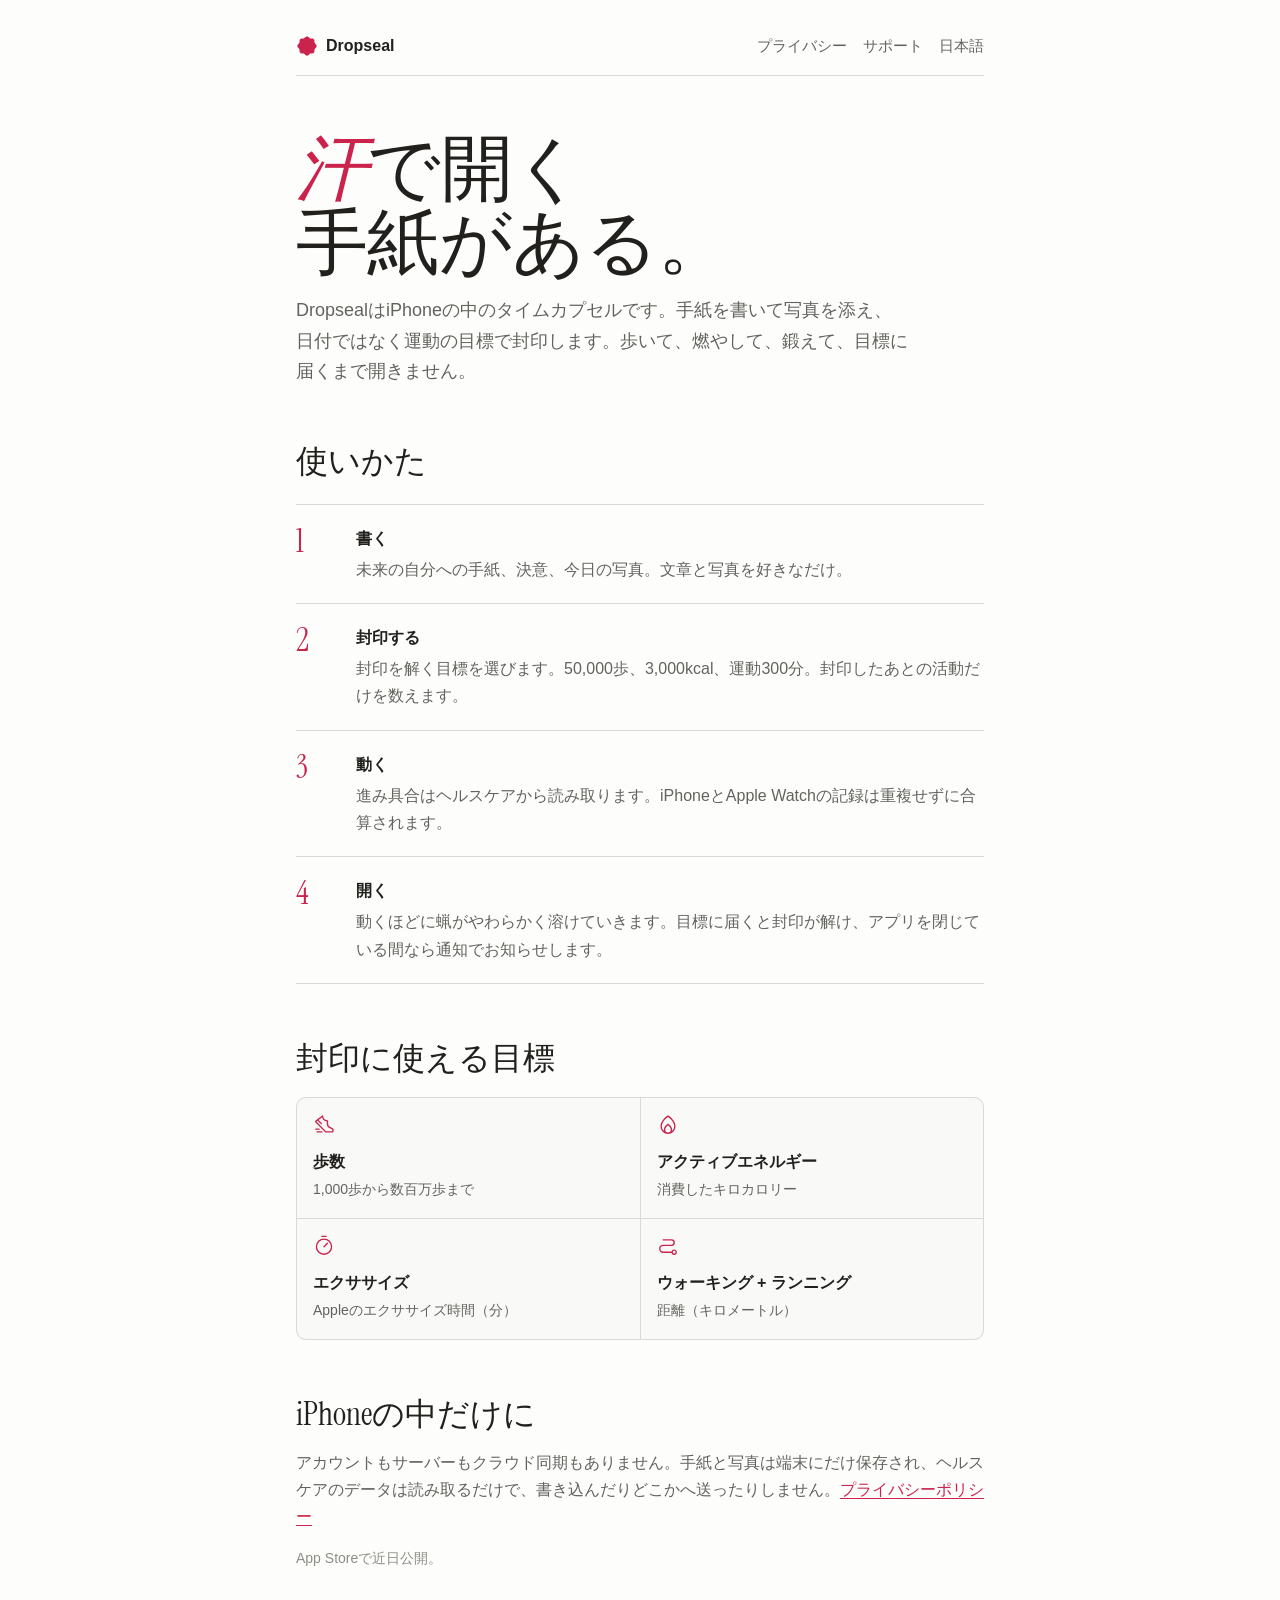
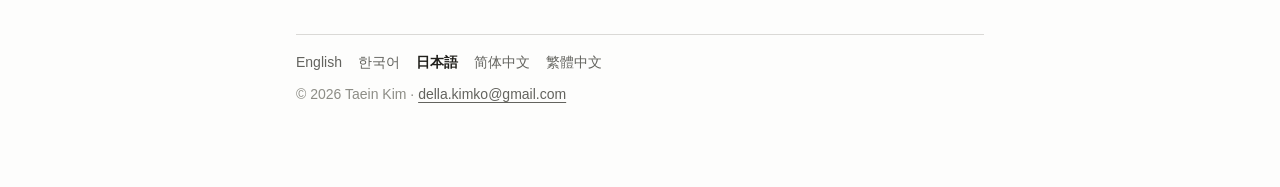
==== docs/ja/index.html @ 0237e991 "Serve the site in five languages English stays at the root; Korean, Japanese, Simplified and Traditi" ====
<!doctype html>
<html lang="ja">
<head>
<meta charset="utf-8"><meta name="viewport" content="width=device-width, initial-scale=1">
<title>Dropseal：汗で開くタイムカプセル</title>
<meta name="description" content="汗で開くタイムカプセル。ヘルスケアの歩数・カロリー・運動時間の目標で手紙を封印しましょう。">
<meta name="color-scheme" content="light dark">
<link rel="alternate" hreflang="en" href="https://bbdyno.github.io/Dropseal-Site/">
<link rel="alternate" hreflang="ko" href="https://bbdyno.github.io/Dropseal-Site/ko/">
<link rel="alternate" hreflang="ja" href="https://bbdyno.github.io/Dropseal-Site/ja/">
<link rel="alternate" hreflang="zh-Hans" href="https://bbdyno.github.io/Dropseal-Site/zh-Hans/">
<link rel="alternate" hreflang="zh-Hant" href="https://bbdyno.github.io/Dropseal-Site/zh-Hant/">
<link rel="alternate" hreflang="x-default" href="https://bbdyno.github.io/Dropseal-Site/">
<link rel="icon" href="../seal.svg" type="image/svg+xml">
<link rel="stylesheet" href="../style.css">
</head>
<body><main>
<header class="top">
<a class="brand" href="./"><svg aria-hidden="true" xmlns="http://www.w3.org/2000/svg" viewBox="0 0 256 256" fill="currentColor"><path d="M240,128c0,10.44-7.51,18.27-14.14,25.18-3.77,3.94-7.67,8-9.14,11.57-1.36,3.27-1.44,8.69-1.52,13.94-.15,9.76-.31,20.82-8,28.51s-18.75,7.85-28.51,8c-5.25.08-10.67.16-13.94,1.52-3.57,1.47-7.63,5.37-11.57,9.14C146.27,232.49,138.44,240,128,240s-18.27-7.51-25.18-14.14c-3.94-3.77-8-7.67-11.57-9.14-3.27-1.36-8.69-1.44-13.94-1.52-9.76-.15-20.82-.31-28.51-8s-7.85-18.75-8-28.51c-.08-5.25-.16-10.67-1.52-13.94-1.47-3.57-5.37-7.63-9.14-11.57C23.51,146.27,16,138.44,16,128s7.51-18.27,14.14-25.18c3.77-3.94,7.67-8,9.14-11.57,1.36-3.27,1.44-8.69,1.52-13.94.15-9.76.31-20.82,8-28.51s18.75-7.85,28.51-8c5.25-.08,10.67-.16,13.94-1.52,3.57-1.47,7.63-5.37,11.57-9.14C109.73,23.51,117.56,16,128,16s18.27,7.51,25.18,14.14c3.94,3.77,8,7.67,11.57,9.14,3.27,1.36,8.69,1.44,13.94,1.52,9.76.15,20.82.31,28.51,8s7.85,18.75,8,28.51c.08,5.25.16,10.67,1.52,13.94,1.47,3.57,5.37,7.63,9.14,11.57C232.49,109.73,240,117.56,240,128Z"/></svg>Dropseal</a>
<nav><a href="privacy.html">プライバシー</a><a href="support.html">サポート</a><a href="#languages">日本語</a></nav>
</header>
<h1><em>汗</em>で開く<br>手紙がある。</h1>
<p class="lede">DropsealはiPhoneの中のタイムカプセルです。手紙を書いて写真を添え、日付ではなく運動の目標で封印します。歩いて、燃やして、鍛えて、目標に届くまで開きません。</p>

<h2>使いかた</h2>
<ol class="steps">
<li><span class="n">1</span><div><h3>書く</h3><p>未来の自分への手紙、決意、今日の写真。文章と写真を好きなだけ。</p></div></li>
<li><span class="n">2</span><div><h3>封印する</h3><p>封印を解く目標を選びます。50,000歩、3,000kcal、運動300分。封印したあとの活動だけを数えます。</p></div></li>
<li><span class="n">3</span><div><h3>動く</h3><p>進み具合はヘルスケアから読み取ります。iPhoneとApple Watchの記録は重複せずに合算されます。</p></div></li>
<li><span class="n">4</span><div><h3>開く</h3><p>動くほどに蝋がやわらかく溶けていきます。目標に届くと封印が解け、アプリを閉じている間なら通知でお知らせします。</p></div></li>
</ol>

<h2>封印に使える目標</h2>
<div class="metrics">
<div><svg aria-hidden="true" xmlns="http://www.w3.org/2000/svg" viewBox="0 0 256 256" fill="currentColor"><path d="M231.16,166.63l-28.63-14.31A47.74,47.74,0,0,1,176,109.39V80a8,8,0,0,0-8-8,48.05,48.05,0,0,1-48-48,8,8,0,0,0-12.83-6.37L30.13,76l-.2.16a16,16,0,0,0-1.24,23.75L142.4,213.66a8,8,0,0,0,5.66,2.34H224a16,16,0,0,0,16-16V180.94A15.92,15.92,0,0,0,231.16,166.63ZM224,200H151.37L40,88.63l12.87-9.76,38.79,38.79A8,8,0,0,0,103,106.34L65.74,69.11l40-30.31A64.15,64.15,0,0,0,160,87.5v21.89a63.65,63.65,0,0,0,35.38,57.24L224,180.94ZM70.8,184H32a8,8,0,0,1,0-16H70.8a8,8,0,1,1,0,16Zm40,24a8,8,0,0,1-8,8H48a8,8,0,0,1,0-16h54.8A8,8,0,0,1,110.8,208Z"/></svg><strong>歩数</strong><span>1,000歩から数百万歩まで</span></div>
<div><svg aria-hidden="true" xmlns="http://www.w3.org/2000/svg" viewBox="0 0 256 256" fill="currentColor"><path d="M173.79,51.48a221.25,221.25,0,0,0-41.67-34.34,8,8,0,0,0-8.24,0A221.25,221.25,0,0,0,82.21,51.48C54.59,80.48,40,112.47,40,144a88,88,0,0,0,176,0C216,112.47,201.41,80.48,173.79,51.48ZM96,184c0-27.67,22.53-47.28,32-54.3,9.48,7,32,26.63,32,54.3a32,32,0,0,1-64,0Zm77.27,15.93A47.8,47.8,0,0,0,176,184c0-44-42.09-69.79-43.88-70.86a8,8,0,0,0-8.24,0C122.09,114.21,80,140,80,184a47.8,47.8,0,0,0,2.73,15.93A71.88,71.88,0,0,1,56,144c0-34.41,20.4-63.15,37.52-81.19A216.21,216.21,0,0,1,128,33.54a215.77,215.77,0,0,1,34.48,29.27C193.49,95.5,200,125,200,144A71.88,71.88,0,0,1,173.27,199.93Z"/></svg><strong>アクティブエネルギー</strong><span>消費したキロカロリー</span></div>
<div><svg aria-hidden="true" xmlns="http://www.w3.org/2000/svg" viewBox="0 0 256 256" fill="currentColor"><path d="M128,40a96,96,0,1,0,96,96A96.11,96.11,0,0,0,128,40Zm0,176a80,80,0,1,1,80-80A80.09,80.09,0,0,1,128,216ZM173.66,90.34a8,8,0,0,1,0,11.32l-40,40a8,8,0,0,1-11.32-11.32l40-40A8,8,0,0,1,173.66,90.34ZM96,16a8,8,0,0,1,8-8h48a8,8,0,0,1,0,16H104A8,8,0,0,1,96,16Z"/></svg><strong>エクササイズ</strong><span>Appleのエクササイズ時間（分）</span></div>
<div><svg aria-hidden="true" xmlns="http://www.w3.org/2000/svg" viewBox="0 0 256 256" fill="currentColor"><path d="M200,168a32.06,32.06,0,0,0-31,24H72a32,32,0,0,1,0-64h96a40,40,0,0,0,0-80H72a8,8,0,0,0,0,16h96a24,24,0,0,1,0,48H72a48,48,0,0,0,0,96h97a32,32,0,1,0,31-40Zm0,48a16,16,0,1,1,16-16A16,16,0,0,1,200,216Z"/></svg><strong>ウォーキング + ランニング</strong><span>距離（キロメートル）</span></div>
</div>

<h2>iPhoneの中だけに</h2>
<p class="muted">アカウントもサーバーもクラウド同期もありません。手紙と写真は端末にだけ保存され、ヘルスケアのデータは読み取るだけで、書き込んだりどこかへ送ったりしません。<a href="privacy.html">プライバシーポリシー</a></p>
<p class="note">App Storeで近日公開。</p>
<footer>
<nav id="languages" class="langs" aria-label="言語"><a href="../" hreflang="en" lang="en">English</a><a href="../ko/" hreflang="ko" lang="ko">한국어</a><a href="../ja/" hreflang="ja" lang="ja" aria-current="page">日本語</a><a href="../zh-Hans/" hreflang="zh-Hans" lang="zh-Hans">简体中文</a><a href="../zh-Hant/" hreflang="zh-Hant" lang="zh-Hant">繁體中文</a></nav>
<p>© 2026 Taein Kim · <a href="mailto:della.kimko@gmail.com">della.kimko@gmail.com</a></p>
</footer>
</main></body>
</html>
---- docs/style.css ----
/* Colors: Radix Colors 3.0.0 sand + ruby (MIT). Steps 1–2 backgrounds, 6–7 borders, 11–12 text. */
:root {
  --canvas:#fdfdfc; --surface:#f9f9f8; --hairline:#dad9d6; --text:#21201c; --muted:#63635e; --faint:#8d8d86;
  --wax:#ca244d; --wax-deep:#64172b; --wax-subtle:#feeaed;
}
@media (prefers-color-scheme: dark) {
  :root { --canvas:#111110; --surface:#191918; --hairline:#3b3a37; --text:#eeeeec; --muted:#b5b3ad; --faint:#6f6d66;
    --wax:#ff949d; --wax-deep:#fed2e1; --wax-subtle:#3a141e; }
}
@font-face { font-family:"Pretendard"; font-weight:400; font-display:swap; src:url(fonts/Pretendard-Regular.subset.woff2) format("woff2"); }
@font-face { font-family:"Pretendard"; font-weight:600; font-display:swap; src:url(fonts/Pretendard-SemiBold.subset.woff2) format("woff2"); }
@font-face { font-family:"Instrument Serif"; font-style:normal; font-display:swap; src:url(fonts/InstrumentSerif-Regular.ttf) format("truetype"); }
@font-face { font-family:"Instrument Serif"; font-style:italic; font-display:swap; src:url(fonts/InstrumentSerif-Italic.ttf) format("truetype"); }

* { box-sizing:border-box; }
html { -webkit-text-size-adjust:100%; }
body { margin:0; background:var(--canvas); color:var(--text);
  font:400 16px/1.7 "Pretendard", -apple-system, BlinkMacSystemFont, "Apple SD Gothic Neo", sans-serif; }
/* Pretendard has no kana or hanzi; use each script's system face so lines don't mix fonts mid-word. */
:lang(ja) body, body:lang(ja) { font-family:-apple-system, "Hiragino Sans", "Hiragino Kaku Gothic ProN", "Noto Sans JP", "Yu Gothic", sans-serif; }
:lang(zh-Hans) body, body:lang(zh-Hans) { font-family:-apple-system, "PingFang SC", "Noto Sans SC", "Microsoft YaHei", sans-serif; }
:lang(zh-Hant) body, body:lang(zh-Hant) { font-family:-apple-system, "PingFang TC", "Noto Sans TC", "Microsoft JhengHei", sans-serif; }
main { max-width:720px; margin:0 auto; padding:32px 16px 80px; }
a { color:var(--wax); text-underline-offset:3px; }

.top { display:flex; flex-wrap:wrap; align-items:center; justify-content:space-between; gap:8px 16px; padding-bottom:16px; border-bottom:1px solid var(--hairline); }
.brand { display:flex; align-items:center; gap:8px; color:var(--text); text-decoration:none; font-weight:600; }
.brand svg { width:22px; height:22px; color:var(--wax); }
.top nav { display:flex; gap:16px; font-size:15px; }
.top nav a { color:var(--muted); text-decoration:none; white-space:nowrap; }
.top nav a:hover { color:var(--text); }

.serif { font-family:"Instrument Serif", "Apple SD Gothic Neo", serif; font-weight:400; }
h1 { font-family:"Instrument Serif", serif; font-weight:400; font-size:clamp(44px, 9vw, 72px); line-height:1.02; letter-spacing:-0.01em; margin:56px 0 16px; }
h1 em { color:var(--wax); }
h2 { font-family:"Instrument Serif", serif; font-weight:400; font-size:32px; line-height:1.15; margin:56px 0 12px; }
h3 { font-size:16px; font-weight:600; margin:0 0 4px; }
.lede { font-size:18px; color:var(--muted); max-width:34em; margin:0; }
.muted { color:var(--muted); }
.note { font-size:14px; color:var(--faint); }

.steps { list-style:none; padding:0; margin:24px 0 0; border-top:1px solid var(--hairline); }
.steps li { display:grid; grid-template-columns:48px 1fr; gap:12px; padding:20px 0; border-bottom:1px solid var(--hairline); }
.steps .n { font-family:"Instrument Serif", serif; font-size:32px; line-height:1; color:var(--wax); }
.steps p { margin:0; color:var(--muted); }

.metrics { display:grid; grid-template-columns:repeat(2, 1fr); gap:1px; background:var(--hairline); border:1px solid var(--hairline); border-radius:10px; overflow:hidden; margin-top:20px; }
.metrics div { background:var(--surface); padding:16px; }
.metrics svg { width:22px; height:22px; color:var(--wax); display:block; margin-bottom:12px; }
.metrics strong { display:block; font-weight:600; }
.metrics span { font-size:14px; color:var(--muted); }

.prose h2 { font-family:inherit; font-weight:600; font-size:18px; margin:32px 0 6px; }
.prose ul { padding-left:20px; }
.prose li { margin:4px 0; }
.page-title { font-size:48px; }
footer { margin-top:64px; padding-top:16px; border-top:1px solid var(--hairline); font-size:14px; color:var(--faint); }
footer a { color:var(--muted); }
footer p { margin:8px 0 0; }
.langs { display:flex; flex-wrap:wrap; gap:4px 16px; }
.langs a { text-decoration:none; }
.langs a[aria-current="page"] { color:var(--text); font-weight:600; }
@media (max-width:480px) { .metrics { grid-template-columns:1fr; } h1 { margin-top:40px; } }
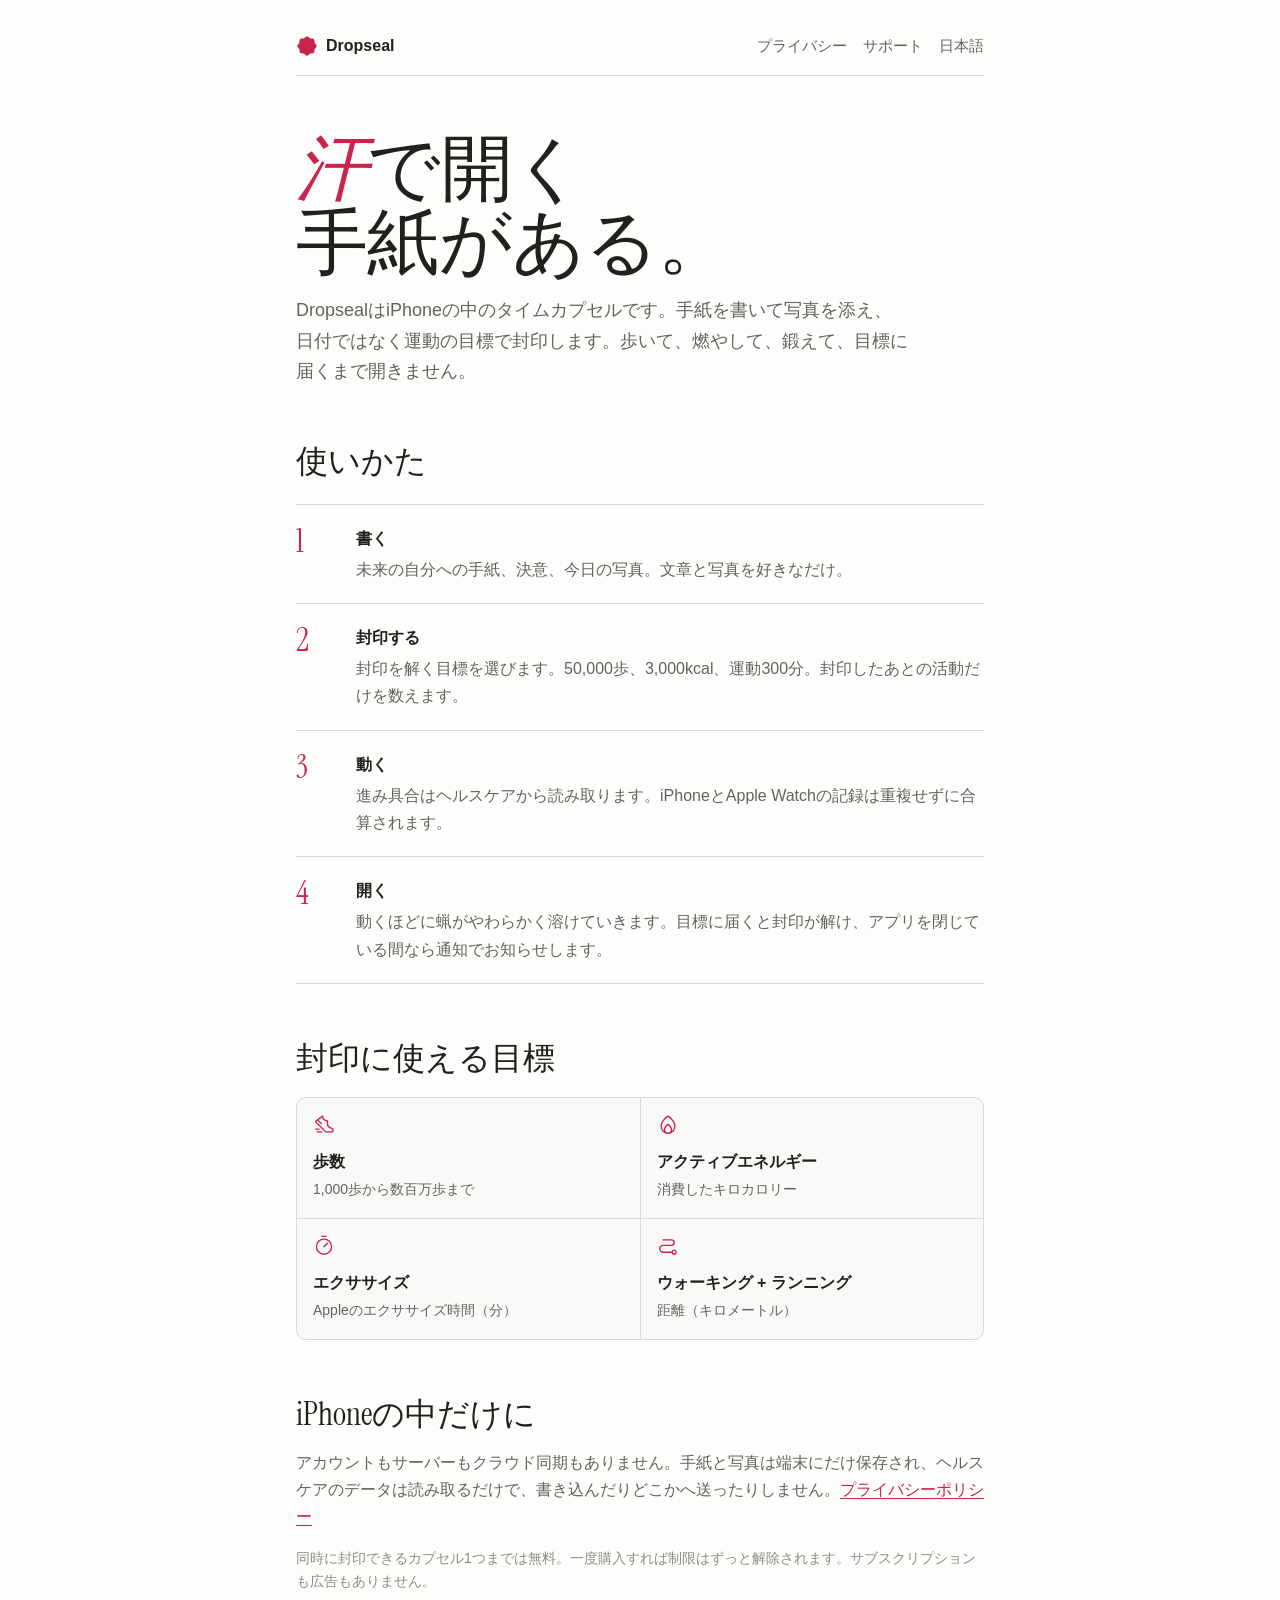
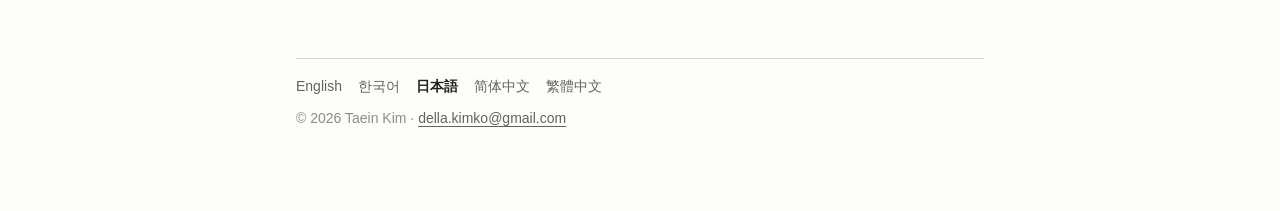
==== commit a0e2242e: "Mention the one-time unlock in the intro and privacy policy" ====
--- a/docs/ja/index.html
+++ b/docs/ja/index.html
@@ -40,7 +40,7 @@
 
 <h2>iPhoneの中だけに</h2>
 <p class="muted">アカウントもサーバーもクラウド同期もありません。手紙と写真は端末にだけ保存され、ヘルスケアのデータは読み取るだけで、書き込んだりどこかへ送ったりしません。<a href="privacy.html">プライバシーポリシー</a></p>
-<p class="note">App Storeで近日公開。</p>
+<p class="note">同時に封印できるカプセル1つまでは無料。一度購入すれば制限はずっと解除されます。サブスクリプションも広告もありません。</p>
 <footer>
 <nav id="languages" class="langs" aria-label="言語"><a href="../" hreflang="en" lang="en">English</a><a href="../ko/" hreflang="ko" lang="ko">한국어</a><a href="../ja/" hreflang="ja" lang="ja" aria-current="page">日本語</a><a href="../zh-Hans/" hreflang="zh-Hans" lang="zh-Hans">简体中文</a><a href="../zh-Hant/" hreflang="zh-Hant" lang="zh-Hant">繁體中文</a></nav>
 <p>© 2026 Taein Kim · <a href="mailto:della.kimko@gmail.com">della.kimko@gmail.com</a></p>
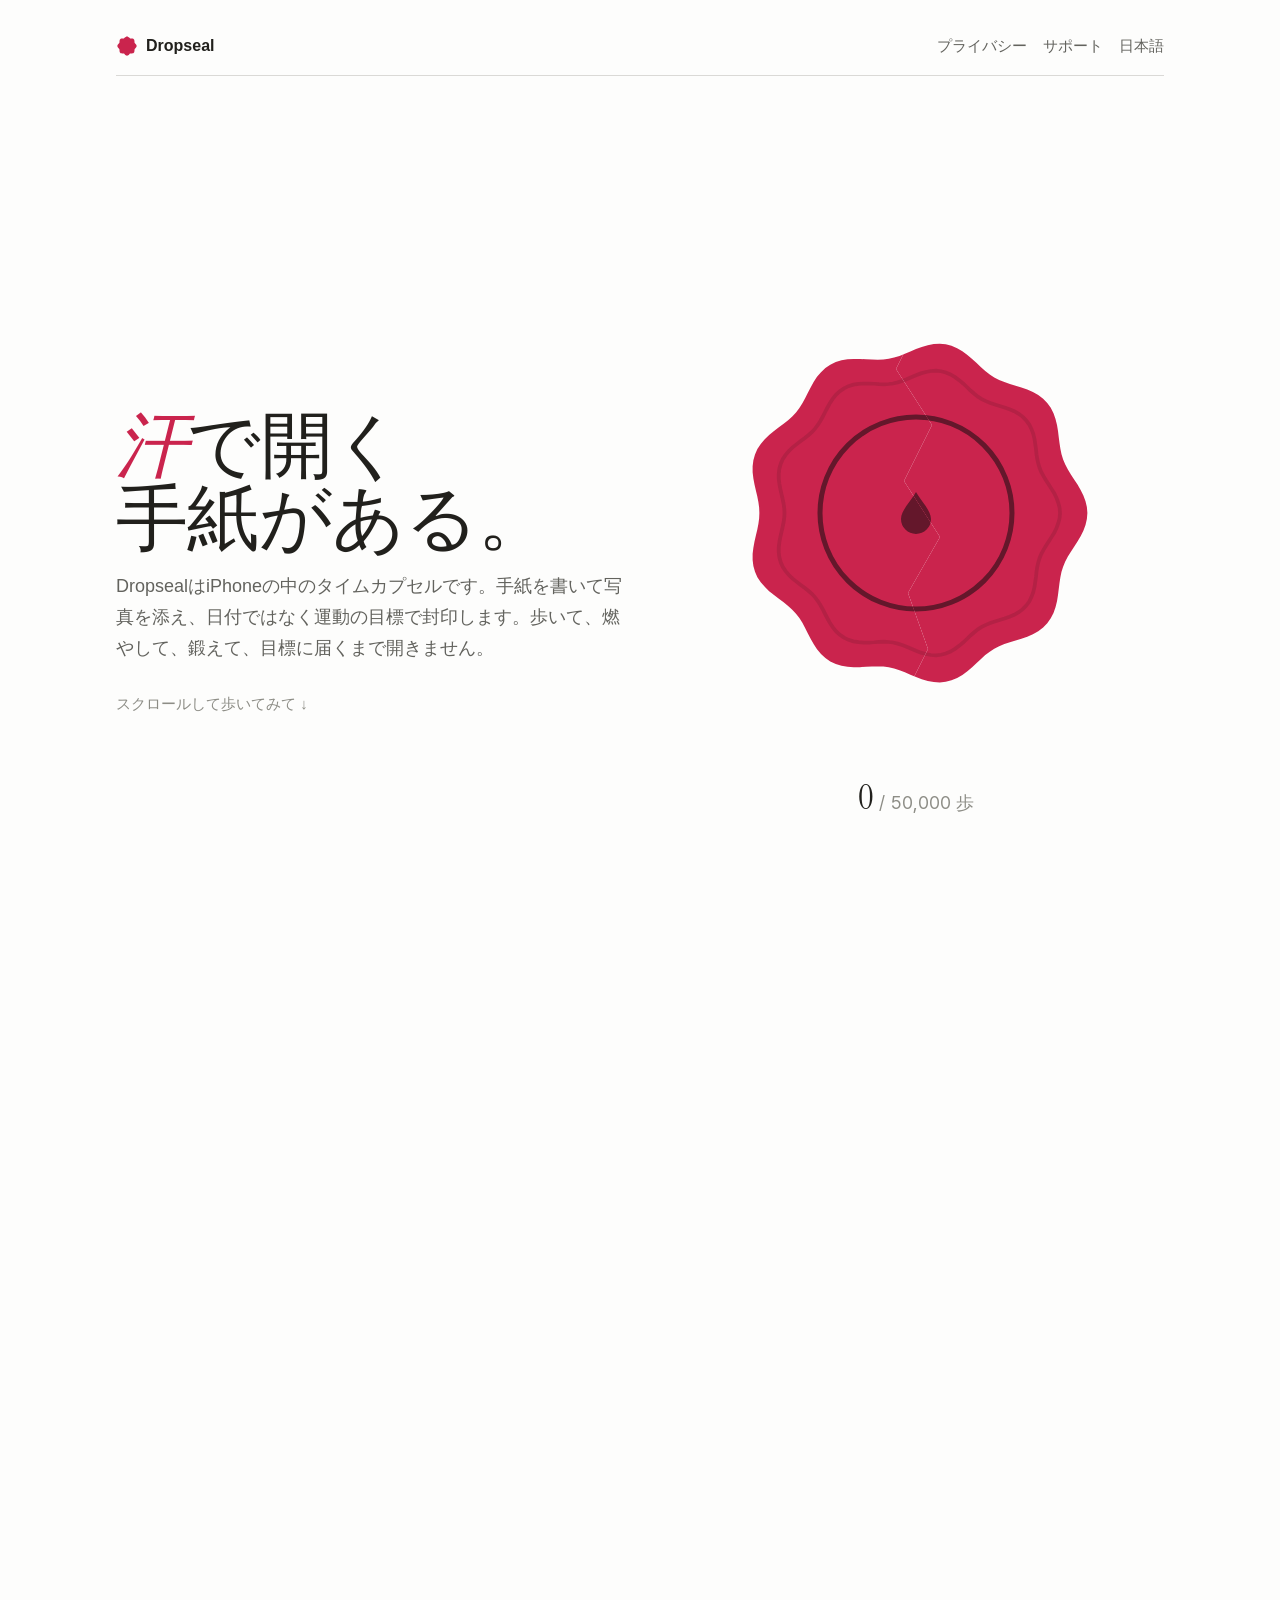
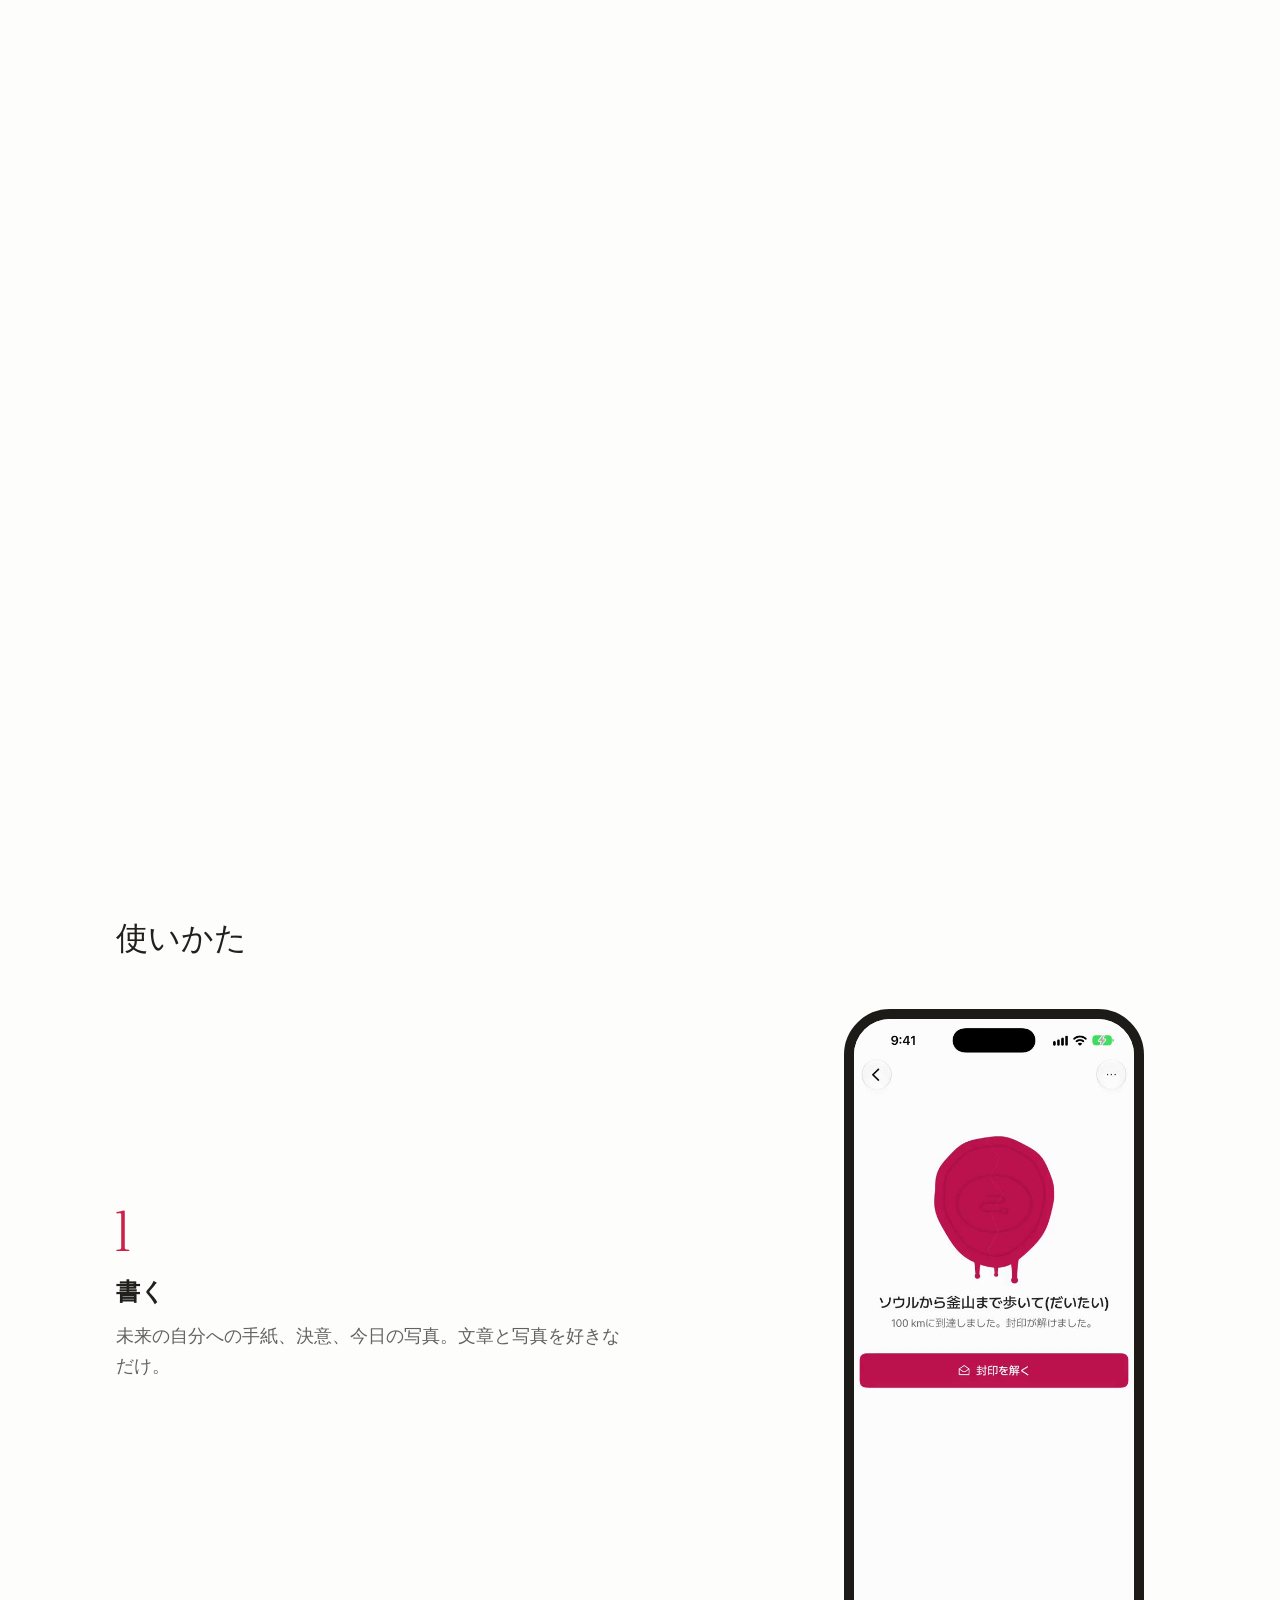
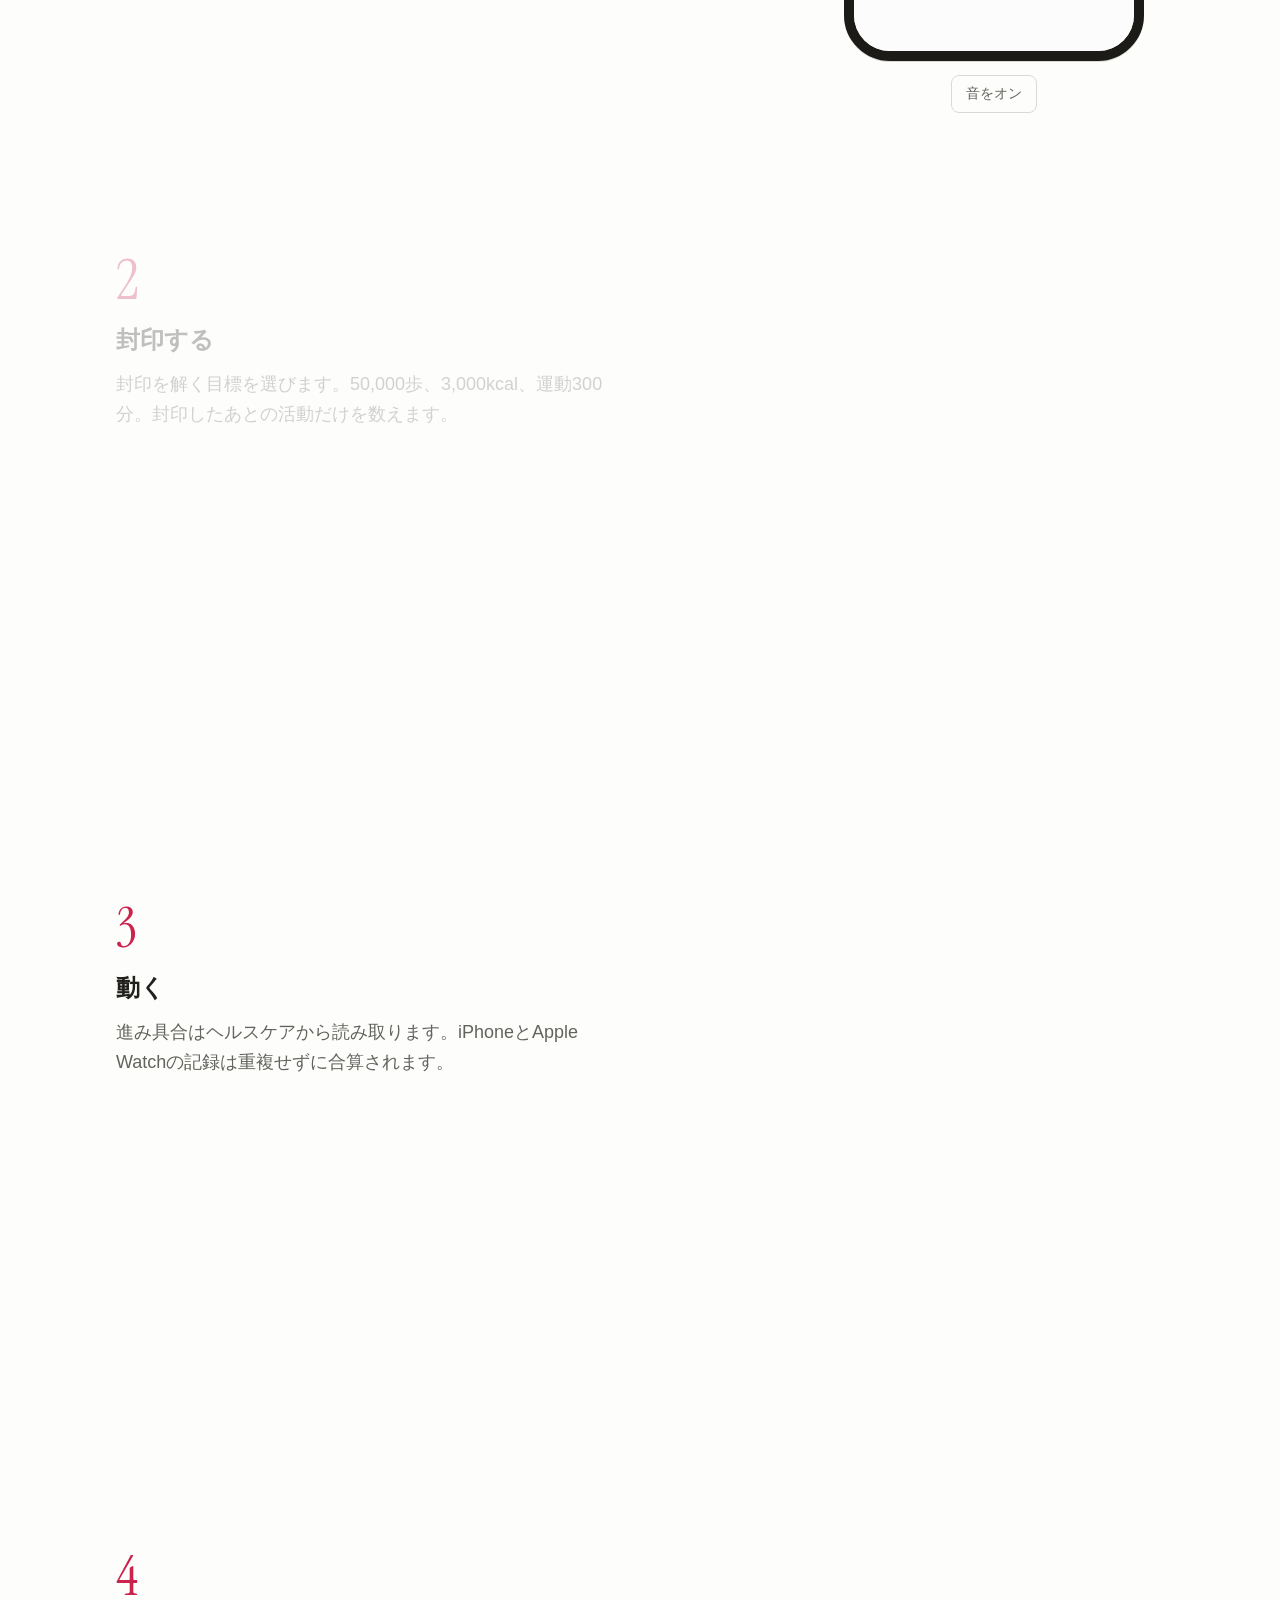
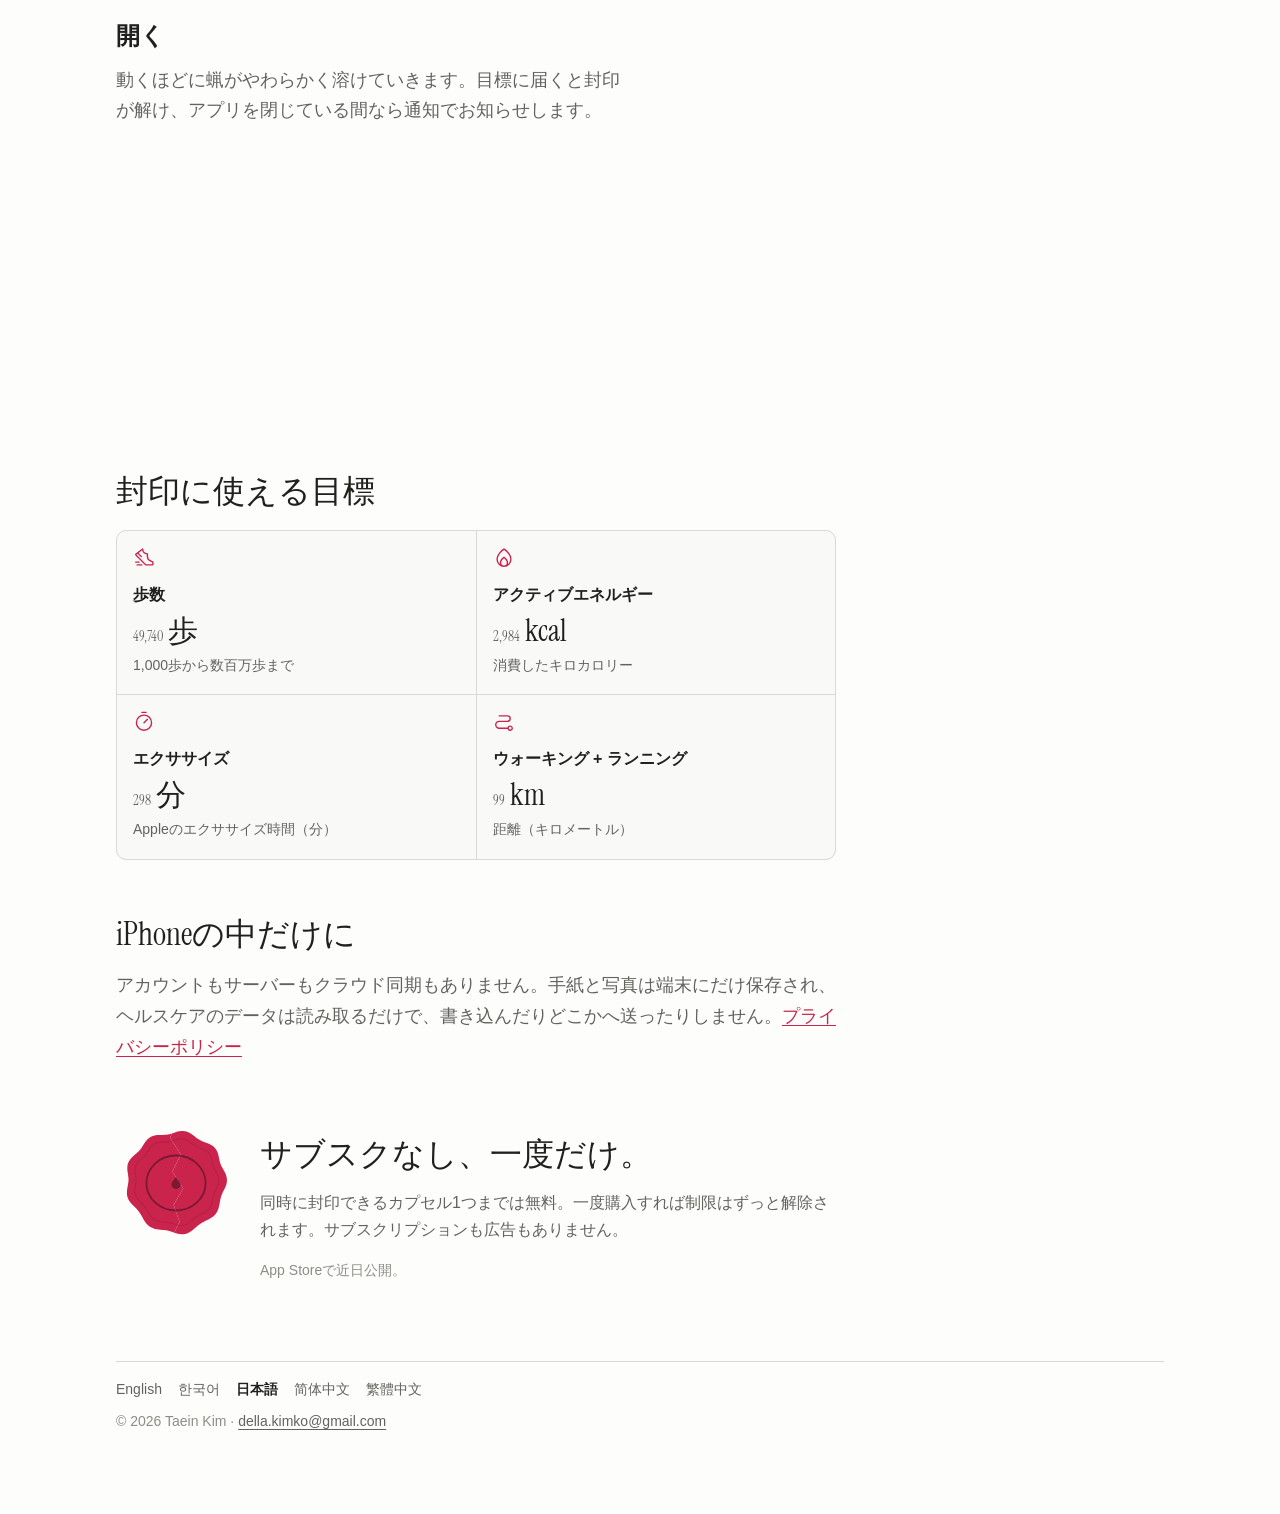
==== commit b7e46702: "Animated home page: melting seal on scroll and a story told on the phone The hero seal melts as you " ====
--- a/docs/ja/index.html
+++ b/docs/ja/index.html
@@ -13,34 +13,76 @@
 <link rel="alternate" hreflang="x-default" href="https://bbdyno.github.io/Dropseal-Site/">
 <link rel="icon" href="../seal.svg" type="image/svg+xml">
 <link rel="stylesheet" href="../style.css">
+<script src="../site.js" defer></script>
 </head>
-<body><main>
+<body class="page-index"><main>
 <header class="top">
 <a class="brand" href="./"><svg aria-hidden="true" xmlns="http://www.w3.org/2000/svg" viewBox="0 0 256 256" fill="currentColor"><path d="M240,128c0,10.44-7.51,18.27-14.14,25.18-3.77,3.94-7.67,8-9.14,11.57-1.36,3.27-1.44,8.69-1.52,13.94-.15,9.76-.31,20.82-8,28.51s-18.75,7.85-28.51,8c-5.25.08-10.67.16-13.94,1.52-3.57,1.47-7.63,5.37-11.57,9.14C146.27,232.49,138.44,240,128,240s-18.27-7.51-25.18-14.14c-3.94-3.77-8-7.67-11.57-9.14-3.27-1.36-8.69-1.44-13.94-1.52-9.76-.15-20.82-.31-28.51-8s-7.85-18.75-8-28.51c-.08-5.25-.16-10.67-1.52-13.94-1.47-3.57-5.37-7.63-9.14-11.57C23.51,146.27,16,138.44,16,128s7.51-18.27,14.14-25.18c3.77-3.94,7.67-8,9.14-11.57,1.36-3.27,1.44-8.69,1.52-13.94.15-9.76.31-20.82,8-28.51s18.75-7.85,28.51-8c5.25-.08,10.67-.16,13.94-1.52,3.57-1.47,7.63-5.37,11.57-9.14C109.73,23.51,117.56,16,128,16s18.27,7.51,25.18,14.14c3.94,3.77,8,7.67,11.57,9.14,3.27,1.36,8.69,1.44,13.94,1.52,9.76.15,20.82.31,28.51,8s7.85,18.75,8,28.51c.08,5.25.16,10.67,1.52,13.94,1.47,3.57,5.37,7.63,9.14,11.57C232.49,109.73,240,117.56,240,128Z"/></svg>Dropseal</a>
 <nav><a href="privacy.html">プライバシー</a><a href="support.html">サポート</a><a href="#languages">日本語</a></nav>
 </header>
+</main>
+<section class="hero">
+<div class="hero-stage">
+<div class="hero-copy">
 <h1><em>汗</em>で開く<br>手紙がある。</h1>
 <p class="lede">DropsealはiPhoneの中のタイムカプセルです。手紙を書いて写真を添え、日付ではなく運動の目標で封印します。歩いて、燃やして、鍛えて、目標に届くまで開きません。</p>
+<p class="hint">スクロールして歩いてみて <span aria-hidden="true">↓</span></p>
+</div>
+<figure class="hero-figure">
+<svg class="hero-seal" role="img" aria-label="Dropseal"></svg>
+<p class="hero-meter"><span class="hero-count" data-goal="50000">0</span><span class="of"> / 50,000 歩</span></p>
+<blockquote class="hero-letter">これを読んでいるなら、やり遂げたんだね。</blockquote>
+</figure>
+</div>
+</section>
 
-<h2>使いかた</h2>
-<ol class="steps">
-<li><span class="n">1</span><div><h3>書く</h3><p>未来の自分への手紙、決意、今日の写真。文章と写真を好きなだけ。</p></div></li>
-<li><span class="n">2</span><div><h3>封印する</h3><p>封印を解く目標を選びます。50,000歩、3,000kcal、運動300分。封印したあとの活動だけを数えます。</p></div></li>
-<li><span class="n">3</span><div><h3>動く</h3><p>進み具合はヘルスケアから読み取ります。iPhoneとApple Watchの記録は重複せずに合算されます。</p></div></li>
-<li><span class="n">4</span><div><h3>開く</h3><p>動くほどに蝋がやわらかく溶けていきます。目標に届くと封印が解け、アプリを閉じている間なら通知でお知らせします。</p></div></li>
-</ol>
+<section class="story">
+<div class="wrap">
+<h2 class="reveal">使いかた</h2>
+<div class="story-grid">
+<div class="story-steps">
+<article class="story-step"><span class="n">1</span><h3>書く</h3><p>未来の自分への手紙、決意、今日の写真。文章と写真を好きなだけ。</p></article>
+<article class="story-step"><span class="n">2</span><h3>封印する</h3><p>封印を解く目標を選びます。50,000歩、3,000kcal、運動300分。封印したあとの活動だけを数えます。</p></article>
+<article class="story-step"><span class="n">3</span><h3>動く</h3><p>進み具合はヘルスケアから読み取ります。iPhoneとApple Watchの記録は重複せずに合算されます。</p></article>
+<article class="story-step"><span class="n">4</span><h3>開く</h3><p>動くほどに蝋がやわらかく溶けていきます。目標に届くと封印が解け、アプリを閉じている間なら通知でお知らせします。</p></article>
+</div>
+<div class="phone-col">
+<div class="phone">
+<img class="screen" src="../media/ja/5-compose.jpg" alt="カプセルを書く画面" loading="lazy">
+<video class="screen" src="../media/ja/sealing.mp4" poster="../media/ja/sealing.jpg" muted playsinline preload="metadata" aria-label="封印のアニメーション"></video>
+<img class="screen" src="../media/ja/2-sealed.jpg" alt="29%溶けた封印中のカプセル" loading="lazy">
+<video class="screen" src="../media/ja/unsealing.mp4" poster="../media/ja/unsealing.jpg" muted playsinline preload="metadata" aria-label="封印を解く"></video>
+</div>
+<button class="sound-toggle" type="button" aria-pressed="false" data-on="音をオン" data-off="音をオフ">音をオン</button>
+</div>
+</div>
+</div>
+</section>
 
+<main>
+<section class="reveal">
 <h2>封印に使える目標</h2>
 <div class="metrics">
-<div><svg aria-hidden="true" xmlns="http://www.w3.org/2000/svg" viewBox="0 0 256 256" fill="currentColor"><path d="M231.16,166.63l-28.63-14.31A47.74,47.74,0,0,1,176,109.39V80a8,8,0,0,0-8-8,48.05,48.05,0,0,1-48-48,8,8,0,0,0-12.83-6.37L30.13,76l-.2.16a16,16,0,0,0-1.24,23.75L142.4,213.66a8,8,0,0,0,5.66,2.34H224a16,16,0,0,0,16-16V180.94A15.92,15.92,0,0,0,231.16,166.63ZM224,200H151.37L40,88.63l12.87-9.76,38.79,38.79A8,8,0,0,0,103,106.34L65.74,69.11l40-30.31A64.15,64.15,0,0,0,160,87.5v21.89a63.65,63.65,0,0,0,35.38,57.24L224,180.94ZM70.8,184H32a8,8,0,0,1,0-16H70.8a8,8,0,1,1,0,16Zm40,24a8,8,0,0,1-8,8H48a8,8,0,0,1,0-16h54.8A8,8,0,0,1,110.8,208Z"/></svg><strong>歩数</strong><span>1,000歩から数百万歩まで</span></div>
-<div><svg aria-hidden="true" xmlns="http://www.w3.org/2000/svg" viewBox="0 0 256 256" fill="currentColor"><path d="M173.79,51.48a221.25,221.25,0,0,0-41.67-34.34,8,8,0,0,0-8.24,0A221.25,221.25,0,0,0,82.21,51.48C54.59,80.48,40,112.47,40,144a88,88,0,0,0,176,0C216,112.47,201.41,80.48,173.79,51.48ZM96,184c0-27.67,22.53-47.28,32-54.3,9.48,7,32,26.63,32,54.3a32,32,0,0,1-64,0Zm77.27,15.93A47.8,47.8,0,0,0,176,184c0-44-42.09-69.79-43.88-70.86a8,8,0,0,0-8.24,0C122.09,114.21,80,140,80,184a47.8,47.8,0,0,0,2.73,15.93A71.88,71.88,0,0,1,56,144c0-34.41,20.4-63.15,37.52-81.19A216.21,216.21,0,0,1,128,33.54a215.77,215.77,0,0,1,34.48,29.27C193.49,95.5,200,125,200,144A71.88,71.88,0,0,1,173.27,199.93Z"/></svg><strong>アクティブエネルギー</strong><span>消費したキロカロリー</span></div>
-<div><svg aria-hidden="true" xmlns="http://www.w3.org/2000/svg" viewBox="0 0 256 256" fill="currentColor"><path d="M128,40a96,96,0,1,0,96,96A96.11,96.11,0,0,0,128,40Zm0,176a80,80,0,1,1,80-80A80.09,80.09,0,0,1,128,216ZM173.66,90.34a8,8,0,0,1,0,11.32l-40,40a8,8,0,0,1-11.32-11.32l40-40A8,8,0,0,1,173.66,90.34ZM96,16a8,8,0,0,1,8-8h48a8,8,0,0,1,0,16H104A8,8,0,0,1,96,16Z"/></svg><strong>エクササイズ</strong><span>Appleのエクササイズ時間（分）</span></div>
-<div><svg aria-hidden="true" xmlns="http://www.w3.org/2000/svg" viewBox="0 0 256 256" fill="currentColor"><path d="M200,168a32.06,32.06,0,0,0-31,24H72a32,32,0,0,1,0-64h96a40,40,0,0,0,0-80H72a8,8,0,0,0,0,16h96a24,24,0,0,1,0,48H72a48,48,0,0,0,0,96h97a32,32,0,1,0,31-40Zm0,48a16,16,0,1,1,16-16A16,16,0,0,1,200,216Z"/></svg><strong>ウォーキング + ランニング</strong><span>距離（キロメートル）</span></div>
+<div><svg aria-hidden="true" xmlns="http://www.w3.org/2000/svg" viewBox="0 0 256 256" fill="currentColor"><path d="M231.16,166.63l-28.63-14.31A47.74,47.74,0,0,1,176,109.39V80a8,8,0,0,0-8-8,48.05,48.05,0,0,1-48-48,8,8,0,0,0-12.83-6.37L30.13,76l-.2.16a16,16,0,0,0-1.24,23.75L142.4,213.66a8,8,0,0,0,5.66,2.34H224a16,16,0,0,0,16-16V180.94A15.92,15.92,0,0,0,231.16,166.63ZM224,200H151.37L40,88.63l12.87-9.76,38.79,38.79A8,8,0,0,0,103,106.34L65.74,69.11l40-30.31A64.15,64.15,0,0,0,160,87.5v21.89a63.65,63.65,0,0,0,35.38,57.24L224,180.94ZM70.8,184H32a8,8,0,0,1,0-16H70.8a8,8,0,1,1,0,16Zm40,24a8,8,0,0,1-8,8H48a8,8,0,0,1,0-16h54.8A8,8,0,0,1,110.8,208Z"/></svg><strong>歩数</strong><p class="figure"><span data-count="50000">50,000</span> 歩</p><span>1,000歩から数百万歩まで</span></div>
+<div><svg aria-hidden="true" xmlns="http://www.w3.org/2000/svg" viewBox="0 0 256 256" fill="currentColor"><path d="M173.79,51.48a221.25,221.25,0,0,0-41.67-34.34,8,8,0,0,0-8.24,0A221.25,221.25,0,0,0,82.21,51.48C54.59,80.48,40,112.47,40,144a88,88,0,0,0,176,0C216,112.47,201.41,80.48,173.79,51.48ZM96,184c0-27.67,22.53-47.28,32-54.3,9.48,7,32,26.63,32,54.3a32,32,0,0,1-64,0Zm77.27,15.93A47.8,47.8,0,0,0,176,184c0-44-42.09-69.79-43.88-70.86a8,8,0,0,0-8.24,0C122.09,114.21,80,140,80,184a47.8,47.8,0,0,0,2.73,15.93A71.88,71.88,0,0,1,56,144c0-34.41,20.4-63.15,37.52-81.19A216.21,216.21,0,0,1,128,33.54a215.77,215.77,0,0,1,34.48,29.27C193.49,95.5,200,125,200,144A71.88,71.88,0,0,1,173.27,199.93Z"/></svg><strong>アクティブエネルギー</strong><p class="figure"><span data-count="3000">3,000</span> kcal</p><span>消費したキロカロリー</span></div>
+<div><svg aria-hidden="true" xmlns="http://www.w3.org/2000/svg" viewBox="0 0 256 256" fill="currentColor"><path d="M128,40a96,96,0,1,0,96,96A96.11,96.11,0,0,0,128,40Zm0,176a80,80,0,1,1,80-80A80.09,80.09,0,0,1,128,216ZM173.66,90.34a8,8,0,0,1,0,11.32l-40,40a8,8,0,0,1-11.32-11.32l40-40A8,8,0,0,1,173.66,90.34ZM96,16a8,8,0,0,1,8-8h48a8,8,0,0,1,0,16H104A8,8,0,0,1,96,16Z"/></svg><strong>エクササイズ</strong><p class="figure"><span data-count="300">300</span> 分</p><span>Appleのエクササイズ時間（分）</span></div>
+<div><svg aria-hidden="true" xmlns="http://www.w3.org/2000/svg" viewBox="0 0 256 256" fill="currentColor"><path d="M200,168a32.06,32.06,0,0,0-31,24H72a32,32,0,0,1,0-64h96a40,40,0,0,0,0-80H72a8,8,0,0,0,0,16h96a24,24,0,0,1,0,48H72a48,48,0,0,0,0,96h97a32,32,0,1,0,31-40Zm0,48a16,16,0,1,1,16-16A16,16,0,0,1,200,216Z"/></svg><strong>ウォーキング + ランニング</strong><p class="figure"><span data-count="100">100</span> km</p><span>距離（キロメートル）</span></div>
 </div>
+</section>
 
+<section class="reveal">
 <h2>iPhoneの中だけに</h2>
-<p class="muted">アカウントもサーバーもクラウド同期もありません。手紙と写真は端末にだけ保存され、ヘルスケアのデータは読み取るだけで、書き込んだりどこかへ送ったりしません。<a href="privacy.html">プライバシーポリシー</a></p>
-<p class="note">同時に封印できるカプセル1つまでは無料。一度購入すれば制限はずっと解除されます。サブスクリプションも広告もありません。</p>
+<p class="muted big">アカウントもサーバーもクラウド同期もありません。手紙と写真は端末にだけ保存され、ヘルスケアのデータは読み取るだけで、書き込んだりどこかへ送ったりしません。<a href="privacy.html">プライバシーポリシー</a></p>
+</section>
+
+<section class="price reveal">
+<svg class="seal-static" data-progress="0.12" aria-hidden="true"></svg>
+<div>
+<h2>サブスクなし、一度だけ。</h2>
+<p class="muted">同時に封印できるカプセル1つまでは無料。一度購入すれば制限はずっと解除されます。サブスクリプションも広告もありません。</p>
+<p class="note">App Storeで近日公開。</p>
+</div>
+</section>
 <footer>
 <nav id="languages" class="langs" aria-label="言語"><a href="../" hreflang="en" lang="en">English</a><a href="../ko/" hreflang="ko" lang="ko">한국어</a><a href="../ja/" hreflang="ja" lang="ja" aria-current="page">日本語</a><a href="../zh-Hans/" hreflang="zh-Hans" lang="zh-Hans">简体中文</a><a href="../zh-Hant/" hreflang="zh-Hant" lang="zh-Hant">繁體中文</a></nav>
 <p>© 2026 Taein Kim · <a href="mailto:della.kimko@gmail.com">della.kimko@gmail.com</a></p>
--- a/docs/style.css
+++ b/docs/style.css
@@ -2,10 +2,11 @@
 :root {
   --canvas:#fdfdfc; --surface:#f9f9f8; --hairline:#dad9d6; --text:#21201c; --muted:#63635e; --faint:#8d8d86;
   --wax:#ca244d; --wax-deep:#64172b; --wax-subtle:#feeaed;
+  --seal:#ca244d; --seal-shade:#64172b;
 }
 @media (prefers-color-scheme: dark) {
   :root { --canvas:#111110; --surface:#191918; --hairline:#3b3a37; --text:#eeeeec; --muted:#b5b3ad; --faint:#6f6d66;
-    --wax:#ff949d; --wax-deep:#fed2e1; --wax-subtle:#3a141e; }
+    --wax:#ff949d; --wax-deep:#fed2e1; --wax-subtle:#3a141e; --seal:#e54666; --seal-shade:#4e1325; }
 }
 @font-face { font-family:"Pretendard"; font-weight:400; font-display:swap; src:url(fonts/Pretendard-Regular.subset.woff2) format("woff2"); }
 @font-face { font-family:"Pretendard"; font-weight:600; font-display:swap; src:url(fonts/Pretendard-SemiBold.subset.woff2) format("woff2"); }
@@ -31,7 +32,7 @@
 .top nav a:hover { color:var(--text); }
 
 .serif { font-family:"Instrument Serif", "Apple SD Gothic Neo", serif; font-weight:400; }
-h1 { font-family:"Instrument Serif", serif; font-weight:400; font-size:clamp(44px, 9vw, 72px); line-height:1.02; letter-spacing:-0.01em; margin:56px 0 16px; }
+h1 { word-break:keep-all; font-family:"Instrument Serif", serif; font-weight:400; font-size:clamp(44px, 9vw, 72px); line-height:1.02; letter-spacing:-0.01em; margin:56px 0 16px; }
 h1 em { color:var(--wax); }
 h2 { font-family:"Instrument Serif", serif; font-weight:400; font-size:32px; line-height:1.15; margin:56px 0 12px; }
 h3 { font-size:16px; font-weight:600; margin:0 0 4px; }
@@ -61,3 +62,86 @@
 .langs a { text-decoration:none; }
 .langs a[aria-current="page"] { color:var(--text); font-weight:600; }
 @media (max-width:480px) { .metrics { grid-template-columns:1fr; } h1 { margin-top:40px; } }
+
+/* ---------- Home page: scroll-driven seal, story phone, reveals ---------- */
+.page-index main { max-width:1080px; }
+.page-index main > section { max-width:720px; }
+.big { font-size:18px; }
+
+.hero { height:260vh; position:relative; }
+.hero-stage { position:sticky; top:0; height:100svh; max-width:1080px; margin:0 auto; padding:0 16px;
+  display:grid; grid-template-columns:1.05fr 1fr; align-items:center; gap:32px; }
+.hero h1 { margin-top:0; }
+.hint { margin-top:28px; font-size:15px; color:var(--faint); opacity:calc(1 - var(--p, 0) * 5); }
+.hero-figure { margin:0; display:flex; flex-direction:column; align-items:center; position:relative; }
+.hero-seal { width:min(40vw, 50vh, 400px); height:auto; overflow:visible; }
+.hero-seal .wax { fill:var(--seal); }
+.hero-seal .wax path { fill:var(--seal); }
+.hero-seal .lip { fill:none; stroke:var(--seal-shade); stroke-opacity:.22; stroke-width:3; }
+.hero-seal .mark-ring { fill:none; stroke:var(--seal-shade); stroke-width:4; }
+.hero-seal .mark { fill:var(--seal-shade); }
+.seal-half { transition:transform .9s cubic-bezier(.5,0,.75,0), opacity .9s ease-in; transform-box:fill-box; transform-origin:50% 50%; }
+.hero.is-open .seal-left { transform:translate(-18%, 30%) rotate(-22deg); opacity:0; }
+.hero.is-open .seal-right { transform:translate(18%, 34%) rotate(26deg); opacity:0; }
+.hero-meter { margin:8px 0 0; font-family:"Instrument Serif", serif; font-size:34px; font-variant-numeric:tabular-nums; color:var(--text); transition:opacity .4s; }
+.hero-meter .of { color:var(--faint); font-size:18px; font-family:inherit; }
+.hero-meter { font-family:"Instrument Serif", serif; }
+:lang(ko) .hero-meter .of, :lang(ja) .hero-meter .of, :lang(zh-Hans) .hero-meter .of, :lang(zh-Hant) .hero-meter .of { font-family:"Pretendard", -apple-system, sans-serif; }
+.hero.is-open .hero-meter { opacity:0; }
+.hero-letter { position:absolute; left:0; right:0; top:38%; margin:0; text-align:center; font-family:"Instrument Serif", serif;
+  font-style:italic; font-size:clamp(26px, 3.4vw, 40px); line-height:1.25; color:var(--text);
+  opacity:0; transform:translateY(16px); transition:opacity .8s .5s ease-out, transform .8s .5s ease-out;
+  word-break:keep-all; line-break:strict; text-wrap:balance; }
+.hero.is-open .hero-letter { opacity:1; transform:none; }
+
+.wrap { max-width:1080px; margin:0 auto; padding:0 16px; }
+.story { padding:40px 0 24px; }
+.story-grid { display:grid; grid-template-columns:1fr 340px; gap:64px; }
+.story-step { min-height:72vh; display:flex; flex-direction:column; justify-content:center; opacity:.28; transition:opacity .5s; }
+.story-step.is-active { opacity:1; }
+.story-step .n { font-family:"Instrument Serif", serif; font-size:56px; line-height:1; color:var(--wax); }
+.story-step h3 { font-size:24px; margin:12px 0 8px; }
+.story-step p { margin:0; color:var(--muted); font-size:18px; max-width:28em; }
+.phone-col { position:sticky; top:calc(50vh - 340px); align-self:start; display:flex; flex-direction:column; align-items:center; gap:14px; padding:40px 0; }
+.phone { position:relative; width:300px; aspect-ratio:1320/2868; border-radius:46px; border:10px solid #1c1b18;
+  background:var(--canvas); overflow:hidden; box-shadow:0 1px 0 var(--hairline); }
+.phone .screen { position:absolute; inset:0; width:100%; height:100%; object-fit:cover; opacity:0; transition:opacity .6s; }
+.phone .screen.is-active { opacity:1; }
+.sound-toggle { font:inherit; font-size:14px; color:var(--muted); background:none; border:1px solid var(--hairline); border-radius:8px; padding:6px 14px; cursor:pointer; }
+.sound-toggle[aria-pressed="true"] { color:var(--text); border-color:var(--muted); }
+
+.metrics .figure { margin:6px 0 4px; font-family:"Instrument Serif", serif; font-size:30px; line-height:1.1; color:var(--text); font-variant-numeric:tabular-nums; }
+.price { display:flex; gap:24px; align-items:center; }
+.price .seal-static { width:120px; flex:none; overflow:visible; }
+.seal-static .wax, .seal-static .wax path { fill:var(--seal); }
+.seal-static .lip { fill:none; stroke:var(--seal-shade); stroke-opacity:.22; stroke-width:2; }
+.seal-static .mark-ring { fill:none; stroke:var(--seal-shade); stroke-width:3; }
+.seal-static .mark { fill:var(--seal-shade); }
+
+.reveal { opacity:0; transform:translateY(24px); transition:opacity .8s ease-out, transform .8s ease-out; }
+.reveal.is-in { opacity:1; transform:none; }
+
+@media (max-width:820px) {
+  .hero { height:230vh; }
+  .hero-stage { grid-template-columns:1fr; grid-template-rows:auto auto; align-content:center; gap:8px; }
+  .hero-figure { order:-1; }
+  .hero-seal { width:min(58vw, 34svh, 260px); }
+  .hero h1 { font-size:clamp(40px, 11vw, 56px); }
+  .hero .lede { font-size:16px; }
+  .hero-letter { top:22%; }
+  .story-grid { grid-template-columns:1fr; gap:0; }
+  .phone-col { order:-1; top:8px; padding:8px 0; z-index:1; background:linear-gradient(var(--canvas) 85%, transparent); }
+  .phone { width:170px; border-width:6px; border-radius:28px; }
+  .story-step { min-height:60vh; }
+  .price { flex-direction:column; align-items:flex-start; }
+}
+@media (prefers-reduced-motion: reduce) {
+  .hero { height:auto; }
+  .hero-stage { position:static; height:auto; padding-top:40px; padding-bottom:40px; }
+  .reveal { opacity:1; transform:none; transition:none; }
+  .story-step { opacity:1; }
+}
+/* The sticky stage sits under the header so the first screen shows the whole seal. */
+.page-index .hero { margin-top:-72px; }
+.page-index .hero-stage { padding-top:72px; box-sizing:border-box; }
+.page-index .top { position:relative; z-index:2; }
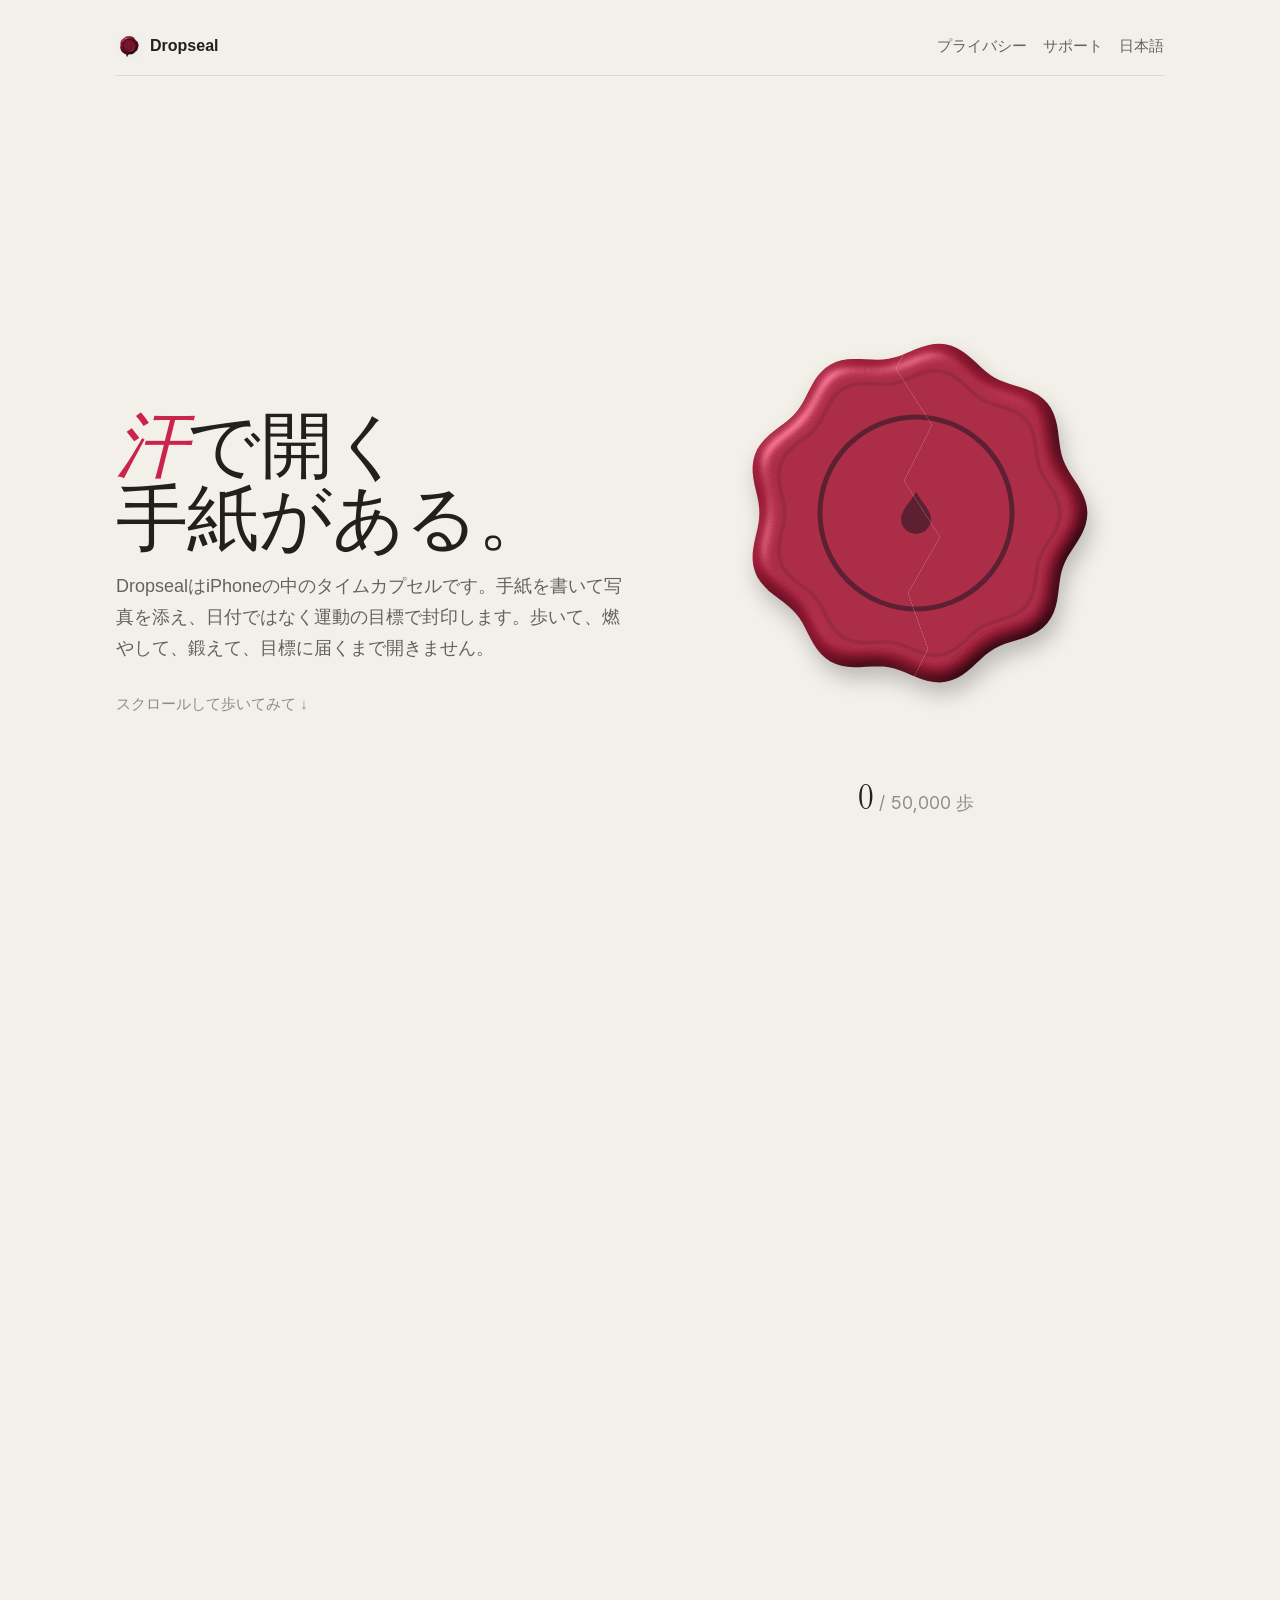
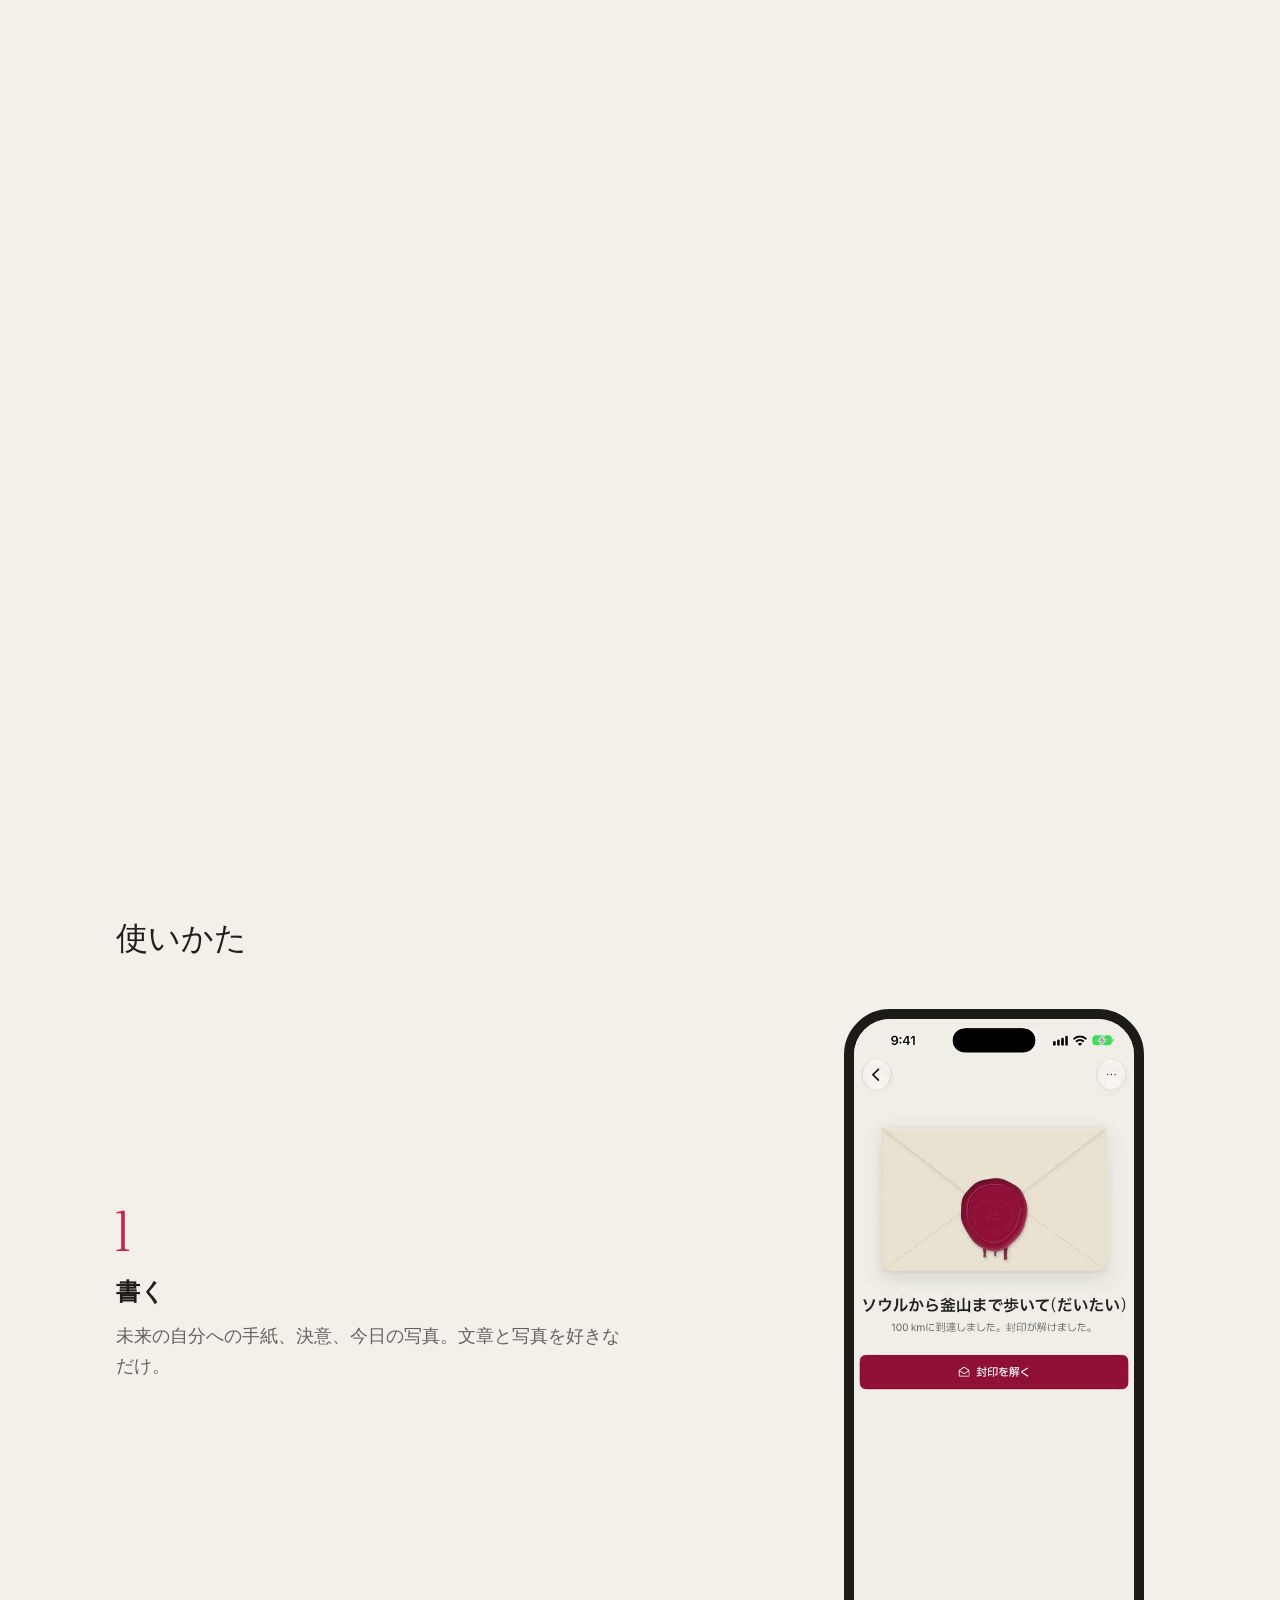
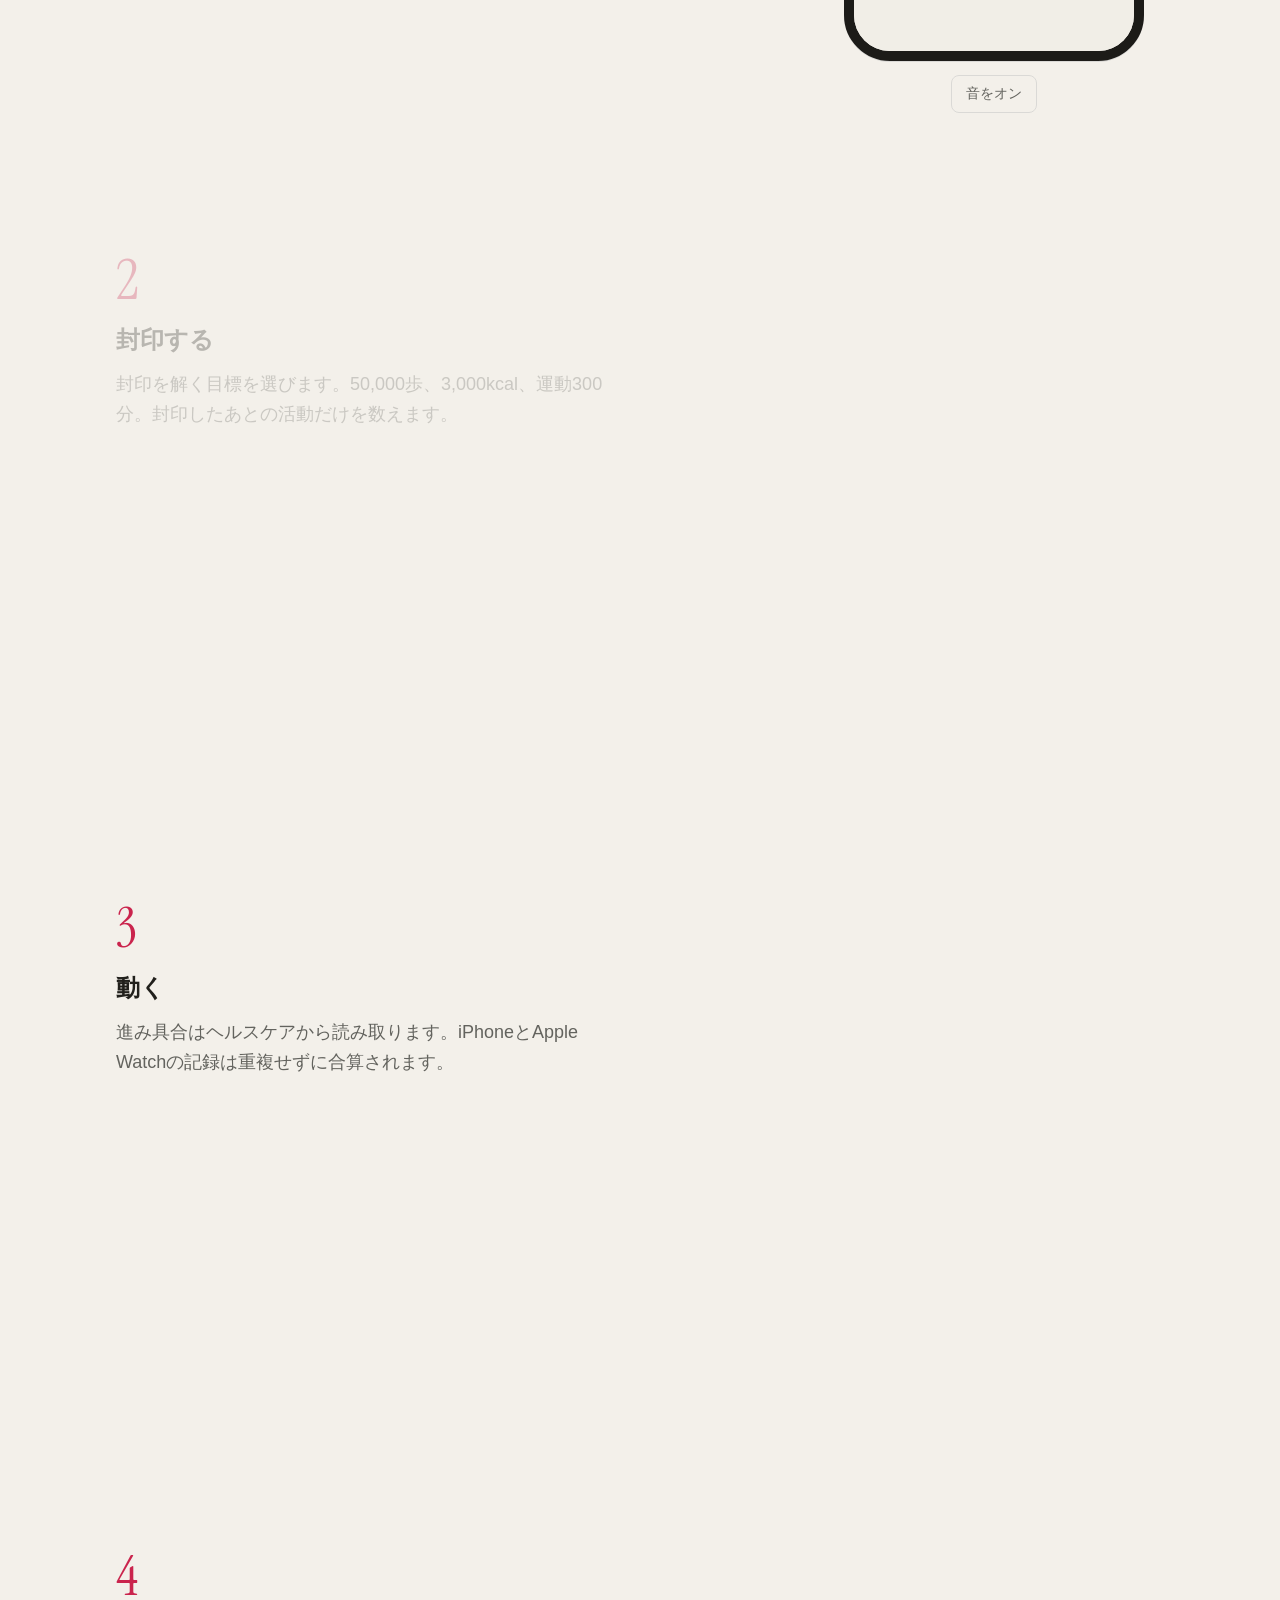
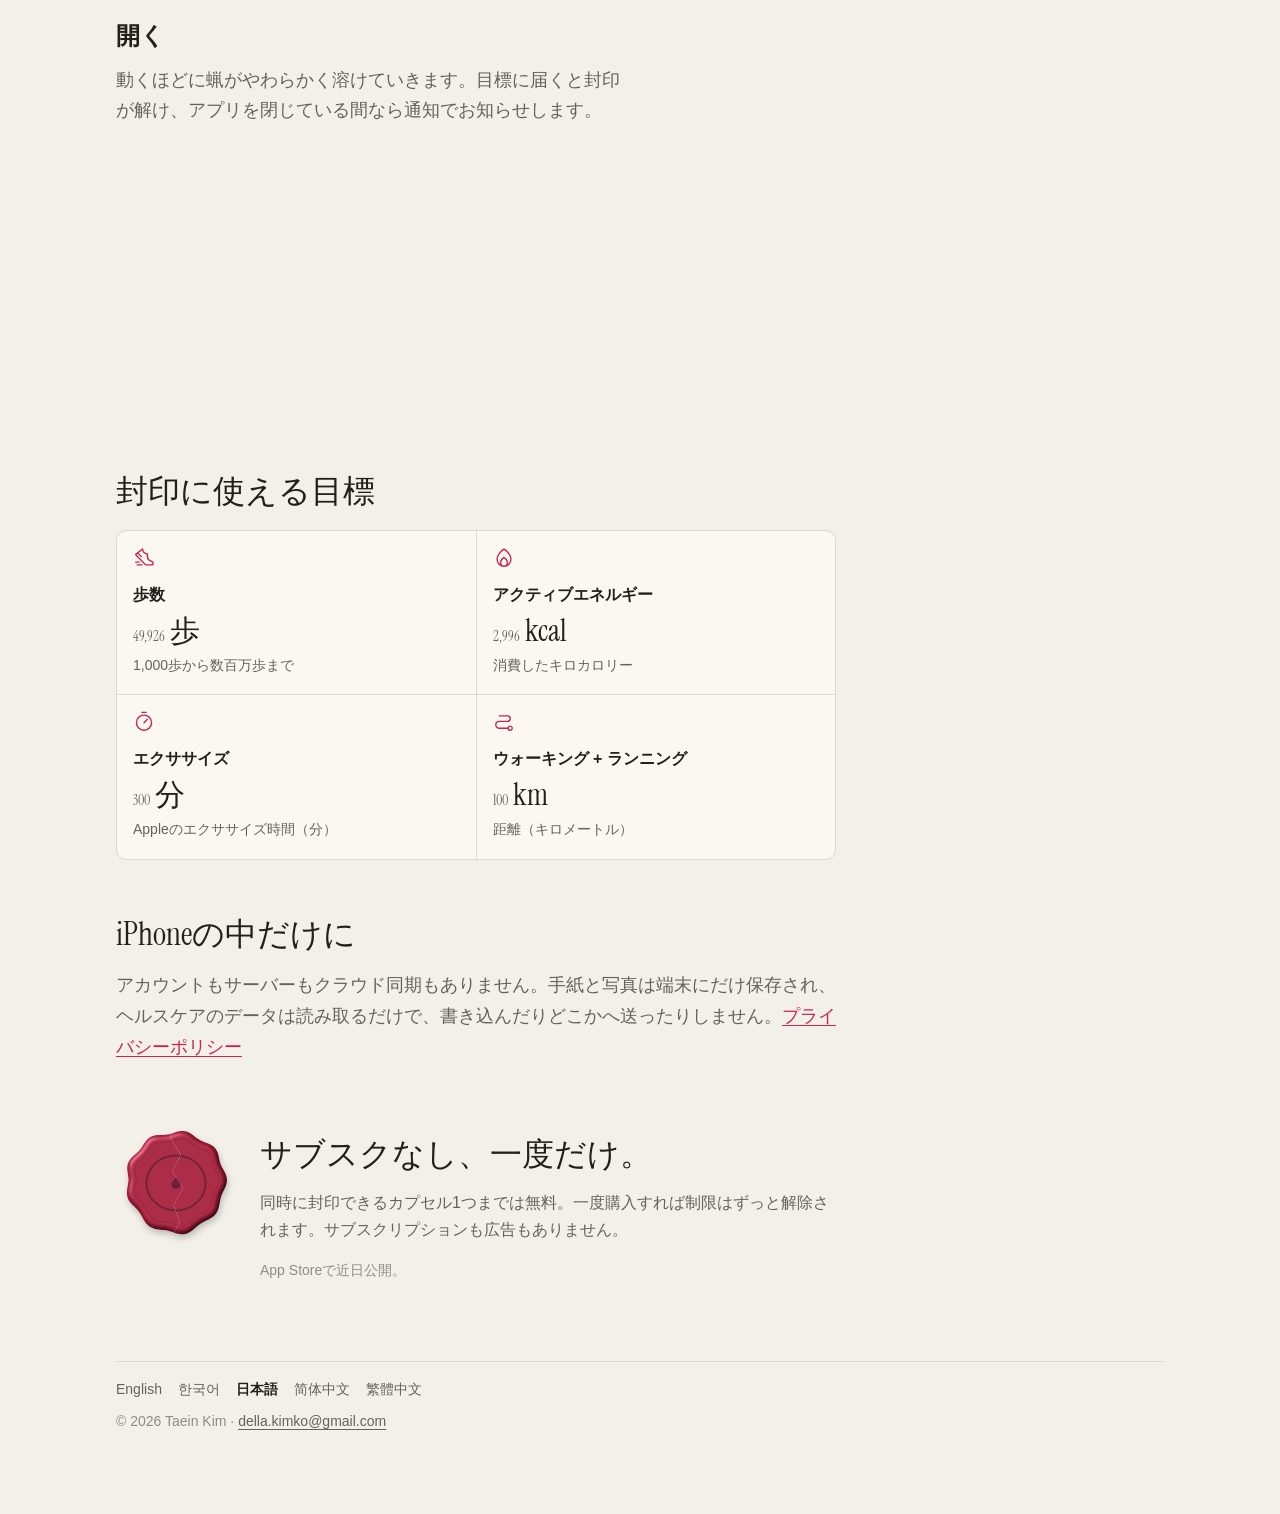
==== commit ea2070d5: "Lit wax seal, desk background, app icon in the header; new screens and videos" ====
--- a/docs/ja/index.html
+++ b/docs/ja/index.html
@@ -11,13 +11,14 @@
 <link rel="alternate" hreflang="zh-Hans" href="https://bbdyno.github.io/Dropseal-Site/zh-Hans/">
 <link rel="alternate" hreflang="zh-Hant" href="https://bbdyno.github.io/Dropseal-Site/zh-Hant/">
 <link rel="alternate" hreflang="x-default" href="https://bbdyno.github.io/Dropseal-Site/">
-<link rel="icon" href="../seal.svg" type="image/svg+xml">
+<link rel="icon" href="../icon.png" type="image/png">
+<link rel="apple-touch-icon" href="../icon.png">
 <link rel="stylesheet" href="../style.css">
 <script src="../site.js" defer></script>
 </head>
 <body class="page-index"><main>
 <header class="top">
-<a class="brand" href="./"><svg aria-hidden="true" xmlns="http://www.w3.org/2000/svg" viewBox="0 0 256 256" fill="currentColor"><path d="M240,128c0,10.44-7.51,18.27-14.14,25.18-3.77,3.94-7.67,8-9.14,11.57-1.36,3.27-1.44,8.69-1.52,13.94-.15,9.76-.31,20.82-8,28.51s-18.75,7.85-28.51,8c-5.25.08-10.67.16-13.94,1.52-3.57,1.47-7.63,5.37-11.57,9.14C146.27,232.49,138.44,240,128,240s-18.27-7.51-25.18-14.14c-3.94-3.77-8-7.67-11.57-9.14-3.27-1.36-8.69-1.44-13.94-1.52-9.76-.15-20.82-.31-28.51-8s-7.85-18.75-8-28.51c-.08-5.25-.16-10.67-1.52-13.94-1.47-3.57-5.37-7.63-9.14-11.57C23.51,146.27,16,138.44,16,128s7.51-18.27,14.14-25.18c3.77-3.94,7.67-8,9.14-11.57,1.36-3.27,1.44-8.69,1.52-13.94.15-9.76.31-20.82,8-28.51s18.75-7.85,28.51-8c5.25-.08,10.67-.16,13.94-1.52,3.57-1.47,7.63-5.37,11.57-9.14C109.73,23.51,117.56,16,128,16s18.27,7.51,25.18,14.14c3.94,3.77,8,7.67,11.57,9.14,3.27,1.36,8.69,1.44,13.94,1.52,9.76.15,20.82.31,28.51,8s7.85,18.75,8,28.51c.08,5.25.16,10.67,1.52,13.94,1.47,3.57,5.37,7.63,9.14,11.57C232.49,109.73,240,117.56,240,128Z"/></svg>Dropseal</a>
+<a class="brand" href="./"><img src="../icon.png" alt="">Dropseal</a>
 <nav><a href="privacy.html">プライバシー</a><a href="support.html">サポート</a><a href="#languages">日本語</a></nav>
 </header>
 </main>
--- a/docs/style.css
+++ b/docs/style.css
@@ -1,12 +1,12 @@
 /* Colors: Radix Colors 3.0.0 sand + ruby (MIT). Steps 1–2 backgrounds, 6–7 borders, 11–12 text. */
 :root {
-  --canvas:#fdfdfc; --surface:#f9f9f8; --hairline:#dad9d6; --text:#21201c; --muted:#63635e; --faint:#8d8d86;
+  --canvas:#f3f0ea; --surface:#fbf8f2; --hairline:#dad9d6; --text:#21201c; --muted:#63635e; --faint:#8d8d86;
   --wax:#ca244d; --wax-deep:#64172b; --wax-subtle:#feeaed;
-  --seal:#ca244d; --seal-shade:#64172b;
+  --seal:#9a1a35; --seal-shade:#4a0d1f;
 }
 @media (prefers-color-scheme: dark) {
-  :root { --canvas:#111110; --surface:#191918; --hairline:#3b3a37; --text:#eeeeec; --muted:#b5b3ad; --faint:#6f6d66;
-    --wax:#ff949d; --wax-deep:#fed2e1; --wax-subtle:#3a141e; --seal:#e54666; --seal-shade:#4e1325; }
+  :root { --canvas:#151412; --surface:#22201c; --hairline:#3b3a37; --text:#eeeeec; --muted:#b5b3ad; --faint:#6f6d66;
+    --wax:#ff949d; --wax-deep:#fed2e1; --wax-subtle:#3a141e; --seal:#b81f40; --seal-shade:#3a0a18; }
 }
 @font-face { font-family:"Pretendard"; font-weight:400; font-display:swap; src:url(fonts/Pretendard-Regular.subset.woff2) format("woff2"); }
 @font-face { font-family:"Pretendard"; font-weight:600; font-display:swap; src:url(fonts/Pretendard-SemiBold.subset.woff2) format("woff2"); }
@@ -26,7 +26,7 @@
 
 .top { display:flex; flex-wrap:wrap; align-items:center; justify-content:space-between; gap:8px 16px; padding-bottom:16px; border-bottom:1px solid var(--hairline); }
 .brand { display:flex; align-items:center; gap:8px; color:var(--text); text-decoration:none; font-weight:600; }
-.brand svg { width:22px; height:22px; color:var(--wax); }
+.brand img { width:26px; height:26px; border-radius:6px; }
 .top nav { display:flex; gap:16px; font-size:15px; }
 .top nav a { color:var(--muted); text-decoration:none; white-space:nowrap; }
 .top nav a:hover { color:var(--text); }
